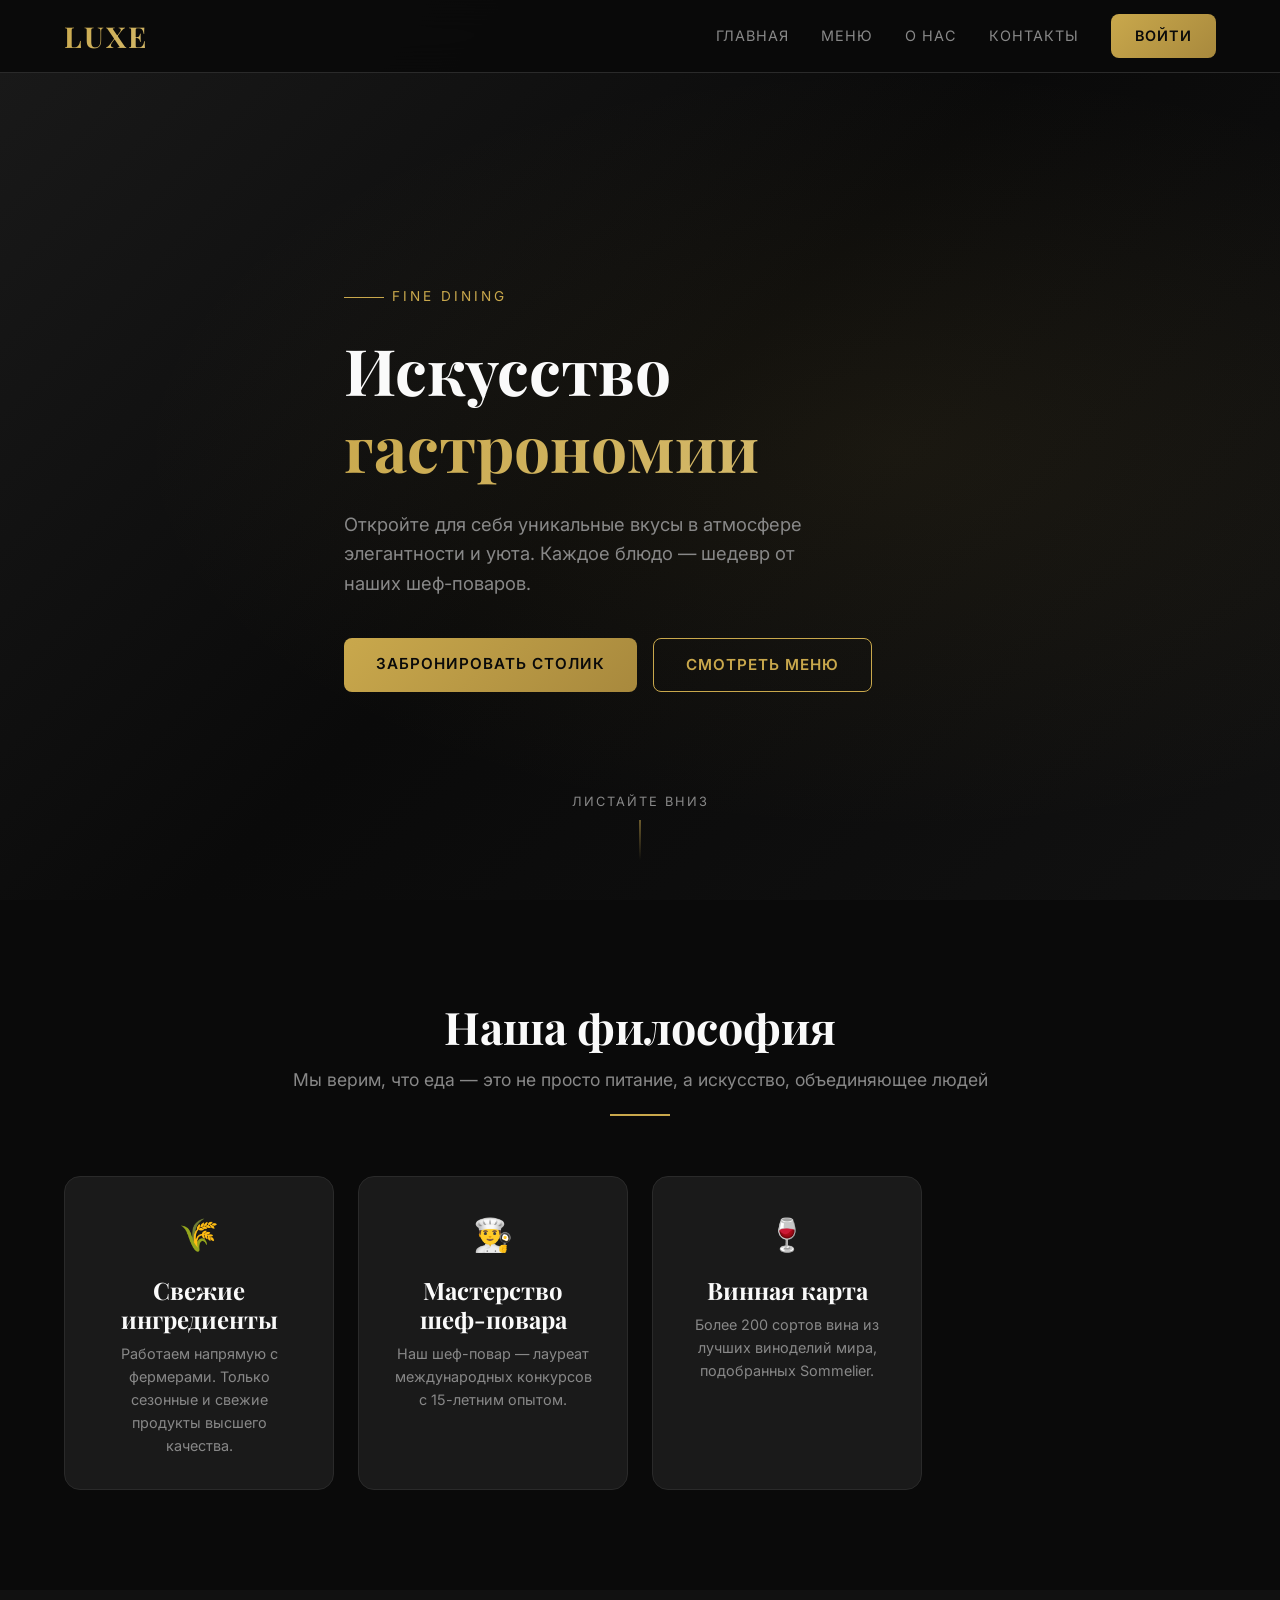
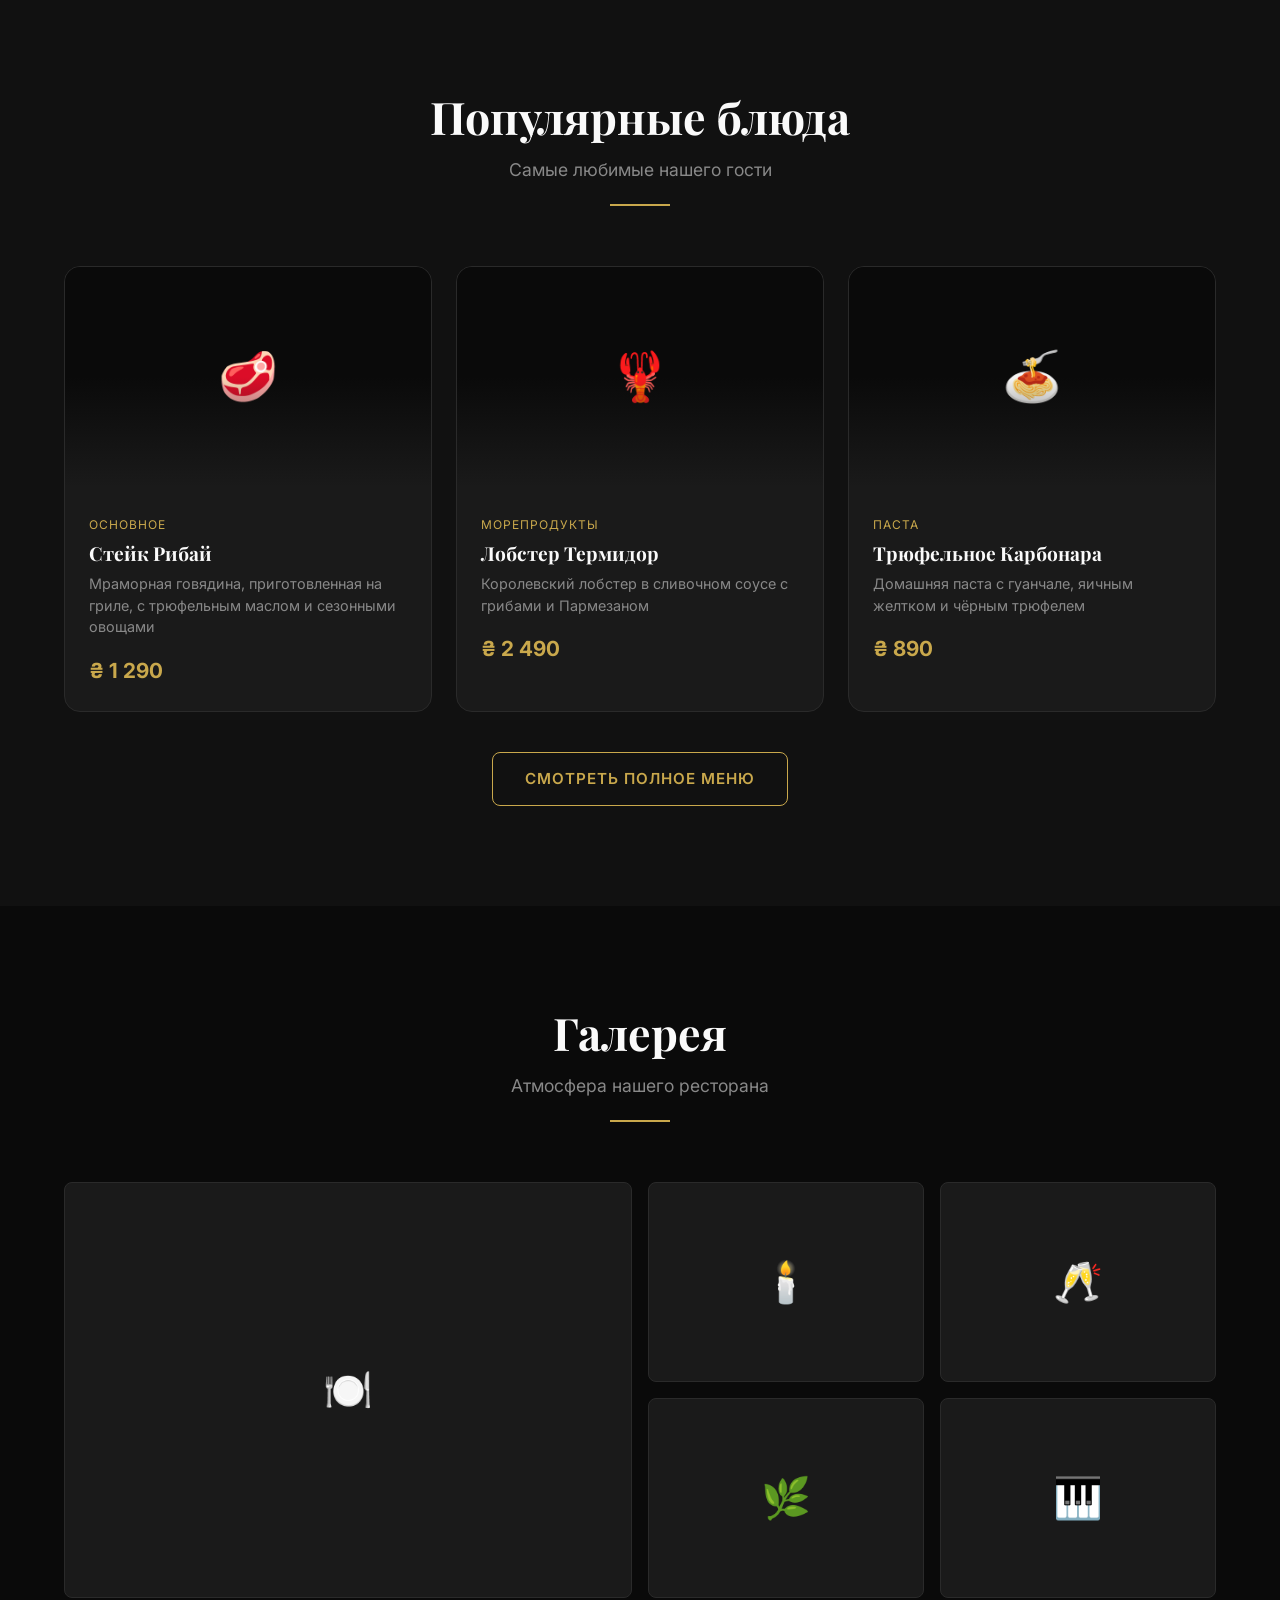
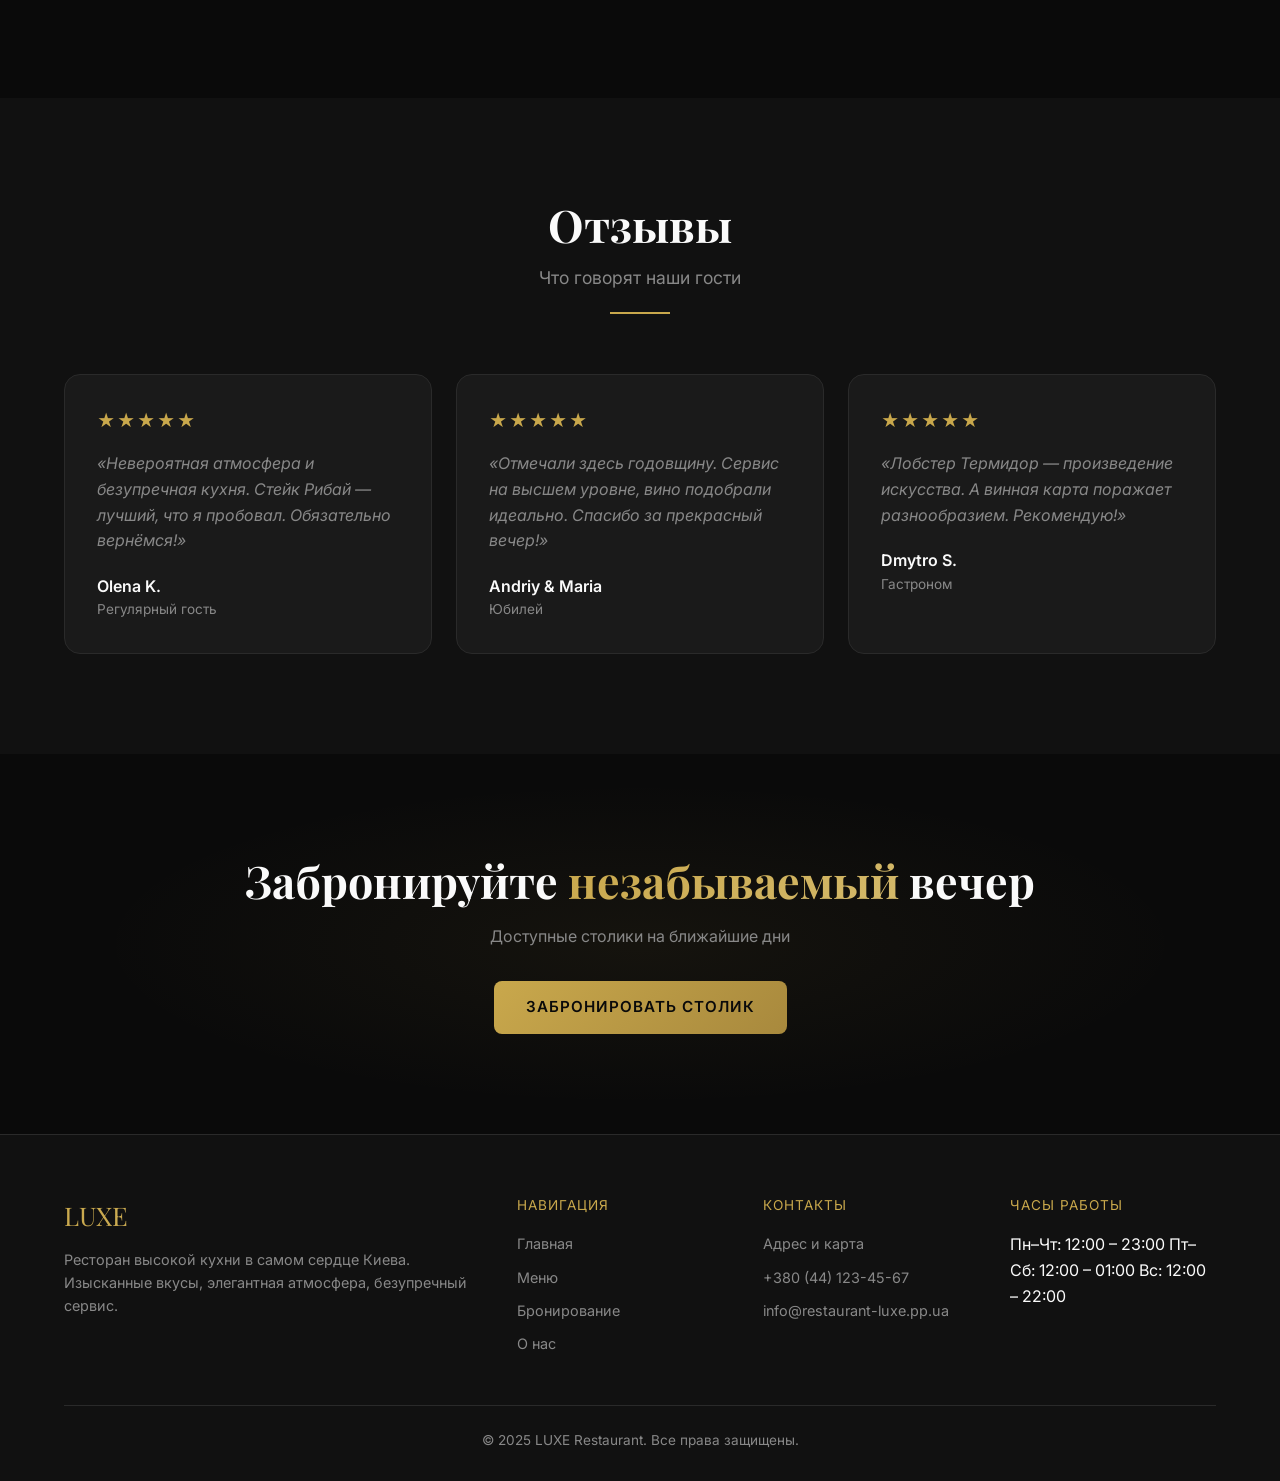
==== index.html @ 911edac8 "Initial deploy: LUXE Restaurant static site" ====
<!DOCTYPE html>
<html lang="ru">
<head>
  <meta charset="UTF-8">
  <meta name="viewport" content="width=device-width, initial-scale=1.0">
  <title>LUXE Restaurant — Fine Dining Experience</title>
  <link rel="preconnect" href="https://fonts.googleapis.com">
  <link href="https://fonts.googleapis.com/css2?family=Playfair+Display:wght@400;700&family=Inter:wght@400;500;600&display=swap" rel="stylesheet">
  <link rel="stylesheet" href="css/style.css">
</head>
<body>

<header class="header">
  <div class="header__inner">
    <a href="index.html" class="header__logo gold-gradient">LUXE</a>
    <nav class="header__nav">
      <a href="index.html">Главная</a>
      <a href="menu.html">Меню</a>
      <a href="about.html">О нас</a>
      <a href="contacts.html">Контакты</a>
      <a href="auth.html" class="header__cta">Войти</a>
    </nav>
    <button class="burger" id="burger" aria-label="Меню">
      <span></span><span></span><span></span>
    </button>
  </div>
</header>

<nav class="mobile-nav" id="mobileNav">
  <a href="index.html">Главная</a>
  <a href="menu.html">Меню</a>
  <a href="about.html">О нас</a>
  <a href="contacts.html">Контакты</a>
  <a href="booking.html">Бронирование</a>
  <a href="auth.html">Войти</a>
</nav>

<section class="hero">
  <div class="hero__bg"></div>
  <div class="container hero__content">
    <span class="hero__label">Fine Dining</span>
    <h1 class="hero__title">Искусство <span class="gold-gradient">гастрономии</span></h1>
    <p class="hero__subtitle">Откройте для себя уникальные вкусы в атмосфере элегантности и уюта. Каждое блюдо — шедевр от наших шеф-поваров.</p>
    <div class="hero__buttons">
      <a href="booking.html" class="btn btn--primary">Забронировать столик</a>
      <a href="menu.html" class="btn btn--outline">Смотреть меню</a>
    </div>
  </div>
  <div class="hero__scroll">Листайте вниз</div>
</section>

<section class="section">
  <div class="container">
    <div class="section-header animate-on-scroll">
      <h2>Наша философия</h2>
      <p>Мы верим, что еда — это не просто питание, а искусство, объединяющее людей</p>
      <div class="divider"></div>
    </div>
    <div class="values-grid">
      <div class="value-card animate-on-scroll">
        <div class="value-card__icon">🌾</div>
        <h3>Свежие ингредиенты</h3>
        <p>Работаем напрямую с фермерами. Только сезонные и свежие продукты высшего качества.</p>
      </div>
      <div class="value-card animate-on-scroll">
        <div class="value-card__icon">👨‍🍳</div>
        <h3>Мастерство шеф-повара</h3>
        <p>Наш шеф-повар — лауреат международных конкурсов с 15-летним опытом.</p>
      </div>
      <div class="value-card animate-on-scroll">
        <div class="value-card__icon">🍷</div>
        <h3>Винная карта</h3>
        <p>Более 200 сортов вина из лучших виноделий мира, подобранных Sommelier.</p>
      </div>
    </div>
  </div>
</section>

<section class="section section--alt">
  <div class="container">
    <div class="section-header animate-on-scroll">
      <h2>Популярные блюда</h2>
      <p>Самые любимые нашего гости</p>
      <div class="divider"></div>
    </div>
    <div class="dishes-grid">
      <div class="card animate-on-scroll">
        <div class="card__image">🥩</div>
        <div class="card__body">
          <span class="card__tag">Основное</span>
          <h3 class="card__title">Стейк Рибай</h3>
          <p class="card__desc">Мраморная говядина, приготовленная на гриле, с трюфельным маслом и сезонными овощами</p>
          <span class="card__price">₴ 1 290</span>
        </div>
      </div>
      <div class="card animate-on-scroll">
        <div class="card__image">🦞</div>
        <div class="card__body">
          <span class="card__tag">Морепродукты</span>
          <h3 class="card__title">Лобстер Термидор</h3>
          <p class="card__desc">Королевский лобстер в сливочном соусе с грибами и Пармезаном</p>
          <span class="card__price">₴ 2 490</span>
        </div>
      </div>
      <div class="card animate-on-scroll">
        <div class="card__image">🍝</div>
        <div class="card__body">
          <span class="card__tag">Паста</span>
          <h3 class="card__title">Трюфельное Карбонара</h3>
          <p class="card__desc">Домашняя паста с гуанчале, яичным желтком и чёрным трюфелем</p>
          <span class="card__price">₴ 890</span>
        </div>
      </div>
    </div>
    <div style="text-align:center; margin-top:40px;">
      <a href="menu.html" class="btn btn--outline">Смотреть полное меню</a>
    </div>
  </div>
</section>

<section class="section">
  <div class="container">
    <div class="section-header animate-on-scroll">
      <h2>Галерея</h2>
      <p>Атмосфера нашего ресторана</p>
      <div class="divider"></div>
    </div>
    <div class="gallery animate-on-scroll">
      <div class="gallery__item">🍽️</div>
      <div class="gallery__item">🕯️</div>
      <div class="gallery__item">🥂</div>
      <div class="gallery__item">🌿</div>
      <div class="gallery__item">🎹</div>
    </div>
  </div>
</section>

<section class="section section--alt">
  <div class="container">
    <div class="section-header animate-on-scroll">
      <h2>Отзывы</h2>
      <p>Что говорят наши гости</p>
      <div class="divider"></div>
    </div>
    <div class="reviews">
      <div class="review-card animate-on-scroll">
        <div class="review-card__stars">★★★★★</div>
        <p class="review-card__text">«Невероятная атмосфера и безупречная кухня. Стейк Рибай — лучший, что я пробовал. Обязательно вернёмся!»</p>
        <div class="review-card__author">Оlena K.</div>
        <div class="review-card__role">Регулярный гость</div>
      </div>
      <div class="review-card animate-on-scroll">
        <div class="review-card__stars">★★★★★</div>
        <p class="review-card__text">«Отмечали здесь годовщину. Сервис на высшем уровне, вино подобрали идеально. Спасибо за прекрасный вечер!»</p>
        <div class="review-card__author">Andriy & Maria</div>
        <div class="review-card__role">Юбилей</div>
      </div>
      <div class="review-card animate-on-scroll">
        <div class="review-card__stars">★★★★★</div>
        <p class="review-card__text">«Лобстер Термидор — произведение искусства. А винная карта поражает разнообразием. Рекомендую!»</p>
        <div class="review-card__author">Dmytro S.</div>
        <div class="review-card__role">Гастроном</div>
      </div>
    </div>
  </div>
</section>

<section class="cta">
  <div class="container">
    <h2 class="animate-on-scroll">Забронируйте <span class="gold-gradient">незабываемый</span> вечер</h2>
    <p class="animate-on-scroll">Доступные столики на ближайшие дни</p>
    <a href="booking.html" class="btn btn--primary animate-on-scroll">Забронировать столик</a>
  </div>
</section>

<footer class="footer">
  <div class="container">
    <div class="footer__grid">
      <div>
        <div class="footer__logo gold-gradient">LUXE</div>
        <p class="footer__desc">Ресторан высокой кухни в самом сердце Киева. Изысканные вкусы, элегантная атмосфера, безупречный сервис.</p>
      </div>
      <div>
        <div class="footer__heading">Навигация</div>
        <div class="footer__links">
          <a href="index.html">Главная</a>
          <a href="menu.html">Меню</a>
          <a href="booking.html">Бронирование</a>
          <a href="about.html">О нас</a>
        </div>
      </div>
      <div>
        <div class="footer__heading">Контакты</div>
        <div class="footer__links">
          <a href="contacts.html">Адрес и карта</a>
          <a href="tel:+380441234567">+380 (44) 123-45-67</a>
          <a href="mailto:info@restaurant-luxe.pp.ua">info@restaurant-luxe.pp.ua</a>
        </div>
      </div>
      <div>
        <div class="footer__heading">Часы работы</div>
        <div class="footer__links">
          <span>Пн–Чт: 12:00 – 23:00</span>
          <span>Пт–Сб: 12:00 – 01:00</span>
          <span>Вс: 12:00 – 22:00</span>
        </div>
      </div>
    </div>
    <div class="footer__bottom">
      © 2025 LUXE Restaurant. Все права защищены.
    </div>
  </div>
</footer>

<script src="js/script.js"></script>
</body>
</html>
---- css/style.css ----
/* ============================================
   LUXE Restaurant — Premium Dark Theme
   ============================================ */

/* ---- CSS Variables ---- */
:root {
  --color-bg: #0a0a0a;
  --color-bg-light: #111111;
  --color-bg-card: #1a1a1a;
  --color-gold: #c9a84c;
  --color-gold-light: #d4b96a;
  --color-gold-dark: #a8893d;
  --color-text: #fafafa;
  --color-text-muted: #888888;
  --color-border: #2a2a2a;
  --color-success: #4caf50;
  --font-heading: 'Playfair Display', serif;
  --font-body: 'Inter', sans-serif;
  --radius: 8px;
  --radius-lg: 16px;
  --transition: 0.3s ease;
}

/* ---- Reset & Base ---- */
*, *::before, *::after { box-sizing: border-box; margin: 0; padding: 0; }

html { scroll-behavior: smooth; font-size: 16px; }

body {
  font-family: var(--font-body);
  background: var(--color-bg);
  color: var(--color-text);
  line-height: 1.6;
  -webkit-font-smoothing: antialiased;
}

a { color: inherit; text-decoration: none; }
img { max-width: 100%; display: block; }
ul { list-style: none; }

/* ---- Typography ---- */
h1, h2, h3, h4 { font-family: var(--font-heading); font-weight: 700; line-height: 1.2; }
h1 { font-size: clamp(2.5rem, 5vw, 4rem); }
h2 { font-size: clamp(1.8rem, 3.5vw, 2.8rem); }
h3 { font-size: clamp(1.2rem, 2vw, 1.5rem); }

.gold-gradient {
  background: linear-gradient(135deg, var(--color-gold), var(--color-gold-light));
  -webkit-background-clip: text;
  -webkit-text-fill-color: transparent;
  background-clip: text;
}

/* ---- Layout ---- */
.container {
  max-width: 1200px;
  margin: 0 auto;
  padding: 0 24px;
}

.section {
  padding: 100px 0;
}

.section--alt {
  background: var(--color-bg-light);
}

.section-header {
  text-align: center;
  margin-bottom: 60px;
}

.section-header p {
  color: var(--color-text-muted);
  margin-top: 12px;
  font-size: 1.1rem;
}

.divider {
  width: 60px;
  height: 2px;
  background: var(--color-gold);
  margin: 20px auto 0;
}

/* ---- Header ---- */
.header {
  position: fixed;
  top: 0;
  left: 0;
  right: 0;
  z-index: 1000;
  background: rgba(10, 10, 10, 0.95);
  backdrop-filter: blur(20px);
  border-bottom: 1px solid var(--color-border);
  transition: var(--transition);
}

.header__inner {
  display: flex;
  align-items: center;
  justify-content: space-between;
  height: 72px;
  max-width: 1200px;
  margin: 0 auto;
  padding: 0 24px;
}

.header__logo {
  font-family: var(--font-heading);
  font-size: 1.8rem;
  font-weight: 700;
  letter-spacing: 2px;
}

.header__nav {
  display: flex;
  gap: 32px;
  align-items: center;
}

.header__nav a {
  color: var(--color-text-muted);
  font-size: 0.9rem;
  text-transform: uppercase;
  letter-spacing: 1px;
  transition: var(--transition);
}

.header__nav a:hover { color: var(--color-gold); }

.header__cta {
  background: linear-gradient(135deg, var(--color-gold), var(--color-gold-dark));
  color: var(--color-bg) !important;
  padding: 10px 24px;
  border-radius: var(--radius);
  font-weight: 600;
  transition: var(--transition);
}

.header__cta:hover { transform: translateY(-2px); box-shadow: 0 4px 20px rgba(201, 168, 76, 0.3); }

.burger {
  display: none;
  flex-direction: column;
  gap: 5px;
  background: none;
  border: none;
  cursor: pointer;
  padding: 4px;
}

.burger span {
  display: block;
  width: 24px;
  height: 2px;
  background: var(--color-text);
  transition: var(--transition);
}

.burger.active span:nth-child(1) { transform: rotate(45deg) translate(5px, 5px); }
.burger.active span:nth-child(2) { opacity: 0; }
.burger.active span:nth-child(3) { transform: rotate(-45deg) translate(5px, -5px); }

/* ---- Mobile Nav ---- */
.mobile-nav {
  display: none;
  position: fixed;
  top: 72px;
  left: 0;
  right: 0;
  bottom: 0;
  background: rgba(10, 10, 10, 0.98);
  z-index: 999;
  flex-direction: column;
  align-items: center;
  justify-content: center;
  gap: 32px;
}

.mobile-nav--open { display: flex; }

.mobile-nav a {
  font-size: 1.2rem;
  text-transform: uppercase;
  letter-spacing: 2px;
  color: var(--color-text-muted);
  transition: var(--transition);
}

.mobile-nav a:hover { color: var(--color-gold); }

/* ---- Buttons ---- */
.btn {
  display: inline-block;
  padding: 14px 32px;
  border-radius: var(--radius);
  font-weight: 600;
  font-size: 0.95rem;
  text-transform: uppercase;
  letter-spacing: 1px;
  cursor: pointer;
  border: none;
  transition: var(--transition);
}

.btn--primary {
  background: linear-gradient(135deg, var(--color-gold), var(--color-gold-dark));
  color: var(--color-bg);
}

.btn--primary:hover {
  transform: translateY(-2px);
  box-shadow: 0 8px 30px rgba(201, 168, 76, 0.3);
}

.btn--outline {
  background: transparent;
  color: var(--color-gold);
  border: 1px solid var(--color-gold);
}

.btn--outline:hover {
  background: var(--color-gold);
  color: var(--color-bg);
}

/* ---- Hero ---- */
.hero {
  min-height: 100vh;
  display: flex;
  align-items: center;
  position: relative;
  overflow: hidden;
  padding-top: 72px;
}

.hero__bg {
  position: absolute;
  inset: 0;
  background: linear-gradient(135deg, #1a1a1a 0%, #0a0a0a 50%, #111 100%);
}

.hero__bg::after {
  content: '';
  position: absolute;
  inset: 0;
  background: radial-gradient(ellipse at 70% 50%, rgba(201, 168, 76, 0.08) 0%, transparent 60%);
}

.hero__content {
  position: relative;
  z-index: 1;
  max-width: 640px;
}

.hero__label {
  display: inline-flex;
  align-items: center;
  gap: 8px;
  color: var(--color-gold);
  font-size: 0.85rem;
  text-transform: uppercase;
  letter-spacing: 3px;
  margin-bottom: 24px;
}

.hero__label::before {
  content: '';
  width: 40px;
  height: 1px;
  background: var(--color-gold);
}

.hero__title {
  margin-bottom: 24px;
}

.hero__subtitle {
  color: var(--color-text-muted);
  font-size: 1.15rem;
  margin-bottom: 40px;
  max-width: 480px;
}

.hero__buttons {
  display: flex;
  gap: 16px;
  flex-wrap: wrap;
}

.hero__scroll {
  position: absolute;
  bottom: 40px;
  left: 50%;
  transform: translateX(-50%);
  color: var(--color-text-muted);
  font-size: 0.8rem;
  text-transform: uppercase;
  letter-spacing: 2px;
  display: flex;
  flex-direction: column;
  align-items: center;
  gap: 8px;
}

.hero__scroll::after {
  content: '';
  width: 1px;
  height: 40px;
  background: linear-gradient(to bottom, var(--color-gold), transparent);
  animation: scrollPulse 2s ease-in-out infinite;
}

@keyframes scrollPulse {
  0%, 100% { opacity: 0.3; }
  50% { opacity: 1; }
}

/* ---- Cards ---- */
.card {
  background: var(--color-bg-card);
  border-radius: var(--radius-lg);
  overflow: hidden;
  border: 1px solid var(--color-border);
  transition: var(--transition);
}

.card:hover {
  transform: translateY(-4px);
  border-color: var(--color-gold);
  box-shadow: 0 12px 40px rgba(0, 0, 0, 0.4);
}

.card__image {
  height: 220px;
  background: var(--color-bg);
  display: flex;
  align-items: center;
  justify-content: center;
  font-size: 3rem;
  position: relative;
  overflow: hidden;
}

.card__image::after {
  content: '';
  position: absolute;
  inset: 0;
  background: linear-gradient(to top, var(--color-bg-card), transparent 50%);
}

.card__body {
  padding: 24px;
}

.card__tag {
  display: inline-block;
  font-size: 0.75rem;
  text-transform: uppercase;
  letter-spacing: 1px;
  color: var(--color-gold);
  margin-bottom: 8px;
}

.card__title {
  font-family: var(--font-heading);
  font-size: 1.2rem;
  margin-bottom: 8px;
}

.card__desc {
  color: var(--color-text-muted);
  font-size: 0.9rem;
  line-height: 1.5;
  margin-bottom: 16px;
}

.card__price {
  font-size: 1.3rem;
  font-weight: 700;
  color: var(--color-gold);
}

/* ---- Grid ---- */
.dishes-grid, .menu-grid {
  display: grid;
  grid-template-columns: repeat(auto-fill, minmax(320px, 1fr));
  gap: 24px;
}

.values-grid {
  display: grid;
  grid-template-columns: repeat(auto-fill, minmax(250px, 1fr));
  gap: 24px;
}

.team-grid {
  display: grid;
  grid-template-columns: repeat(auto-fill, minmax(200px, 1fr));
  gap: 32px;
}

/* ---- Filters ---- */
.filters {
  display: flex;
  gap: 12px;
  flex-wrap: wrap;
  justify-content: center;
  margin-bottom: 48px;
}

.filter-btn {
  padding: 10px 24px;
  border-radius: 50px;
  border: 1px solid var(--color-border);
  background: transparent;
  color: var(--color-text-muted);
  font-size: 0.9rem;
  cursor: pointer;
  transition: var(--transition);
}

.filter-btn:hover { border-color: var(--color-gold); color: var(--color-gold); }

.filter-btn--active {
  background: var(--color-gold);
  color: var(--color-bg);
  border-color: var(--color-gold);
}

/* ---- Gallery ---- */
.gallery {
  display: grid;
  grid-template-columns: repeat(4, 1fr);
  grid-template-rows: repeat(2, 200px);
  gap: 16px;
}

.gallery__item {
  background: var(--color-bg-card);
  border-radius: var(--radius);
  display: flex;
  align-items: center;
  justify-content: center;
  font-size: 2.5rem;
  border: 1px solid var(--color-border);
  transition: var(--transition);
  cursor: pointer;
  position: relative;
  overflow: hidden;
}

.gallery__item:hover { border-color: var(--color-gold); }

.gallery__item:first-child {
  grid-column: span 2;
  grid-row: span 2;
}

.gallery__item::after {
  content: '';
  position: absolute;
  inset: 0;
  background: rgba(201, 168, 76, 0);
  transition: var(--transition);
}

.gallery__item:hover::after {
  background: rgba(201, 168, 76, 0.1);
}

/* ---- Reviews ---- */
.reviews {
  display: grid;
  grid-template-columns: repeat(auto-fill, minmax(350px, 1fr));
  gap: 24px;
}

.review-card {
  background: var(--color-bg-card);
  border: 1px solid var(--color-border);
  border-radius: var(--radius-lg);
  padding: 32px;
}

.review-card__stars {
  color: var(--color-gold);
  font-size: 1.1rem;
  margin-bottom: 16px;
  letter-spacing: 2px;
}

.review-card__text {
  color: var(--color-text-muted);
  font-style: italic;
  margin-bottom: 20px;
  line-height: 1.6;
}

.review-card__author {
  font-weight: 600;
}

.review-card__role {
  color: var(--color-text-muted);
  font-size: 0.85rem;
}

/* ---- CTA ---- */
.cta {
  text-align: center;
  padding: 100px 0;
  position: relative;
}

.cta::before {
  content: '';
  position: absolute;
  inset: 0;
  background: radial-gradient(ellipse at center, rgba(201, 168, 76, 0.06) 0%, transparent 60%);
}

.cta h2 { margin-bottom: 16px; position: relative; }
.cta p { color: var(--color-text-muted); margin-bottom: 32px; position: relative; }

/* ---- Footer ---- */
.footer {
  background: var(--color-bg-light);
  border-top: 1px solid var(--color-border);
  padding: 60px 0 30px;
}

.footer__grid {
  display: grid;
  grid-template-columns: 2fr 1fr 1fr 1fr;
  gap: 40px;
  margin-bottom: 40px;
}

.footer__logo {
  font-family: var(--font-heading);
  font-size: 1.6rem;
  margin-bottom: 12px;
}

.footer__desc {
  color: var(--color-text-muted);
  font-size: 0.9rem;
  line-height: 1.6;
}

.footer__heading {
  font-size: 0.85rem;
  text-transform: uppercase;
  letter-spacing: 1px;
  margin-bottom: 16px;
  color: var(--color-gold);
}

.footer__links a {
  display: block;
  color: var(--color-text-muted);
  font-size: 0.9rem;
  margin-bottom: 10px;
  transition: var(--transition);
}

.footer__links a:hover { color: var(--color-gold); }

.footer__bottom {
  border-top: 1px solid var(--color-border);
  padding-top: 24px;
  text-align: center;
  color: var(--color-text-muted);
  font-size: 0.85rem;
}

/* ---- Booking Form ---- */
.booking-form {
  max-width: 700px;
  margin: 0 auto;
  background: var(--color-bg-card);
  border: 1px solid var(--color-border);
  border-radius: var(--radius-lg);
  padding: 48px;
}

.form-group {
  margin-bottom: 24px;
}

.form-group label {
  display: block;
  font-size: 0.85rem;
  text-transform: uppercase;
  letter-spacing: 1px;
  color: var(--color-gold);
  margin-bottom: 8px;
}

.form-group input,
.form-group textarea {
  width: 100%;
  padding: 14px 16px;
  background: var(--color-bg);
  border: 1px solid var(--color-border);
  border-radius: var(--radius);
  color: var(--color-text);
  font-family: var(--font-body);
  font-size: 1rem;
  transition: var(--transition);
}

.form-group input:focus,
.form-group textarea:focus {
  outline: none;
  border-color: var(--color-gold);
  box-shadow: 0 0 0 3px rgba(201, 168, 76, 0.1);
}

.form-group textarea { resize: vertical; min-height: 100px; }

.form-row {
  display: grid;
  grid-template-columns: 1fr 1fr;
  gap: 24px;
}

/* ---- Time Slots ---- */
.time-slots {
  display: flex;
  flex-wrap: wrap;
  gap: 10px;
}

.time-slot {
  padding: 10px 18px;
  border: 1px solid var(--color-border);
  border-radius: var(--radius);
  background: transparent;
  color: var(--color-text);
  cursor: pointer;
  font-size: 0.9rem;
  transition: var(--transition);
}

.time-slot:hover:not(.time-slot--disabled) {
  border-color: var(--color-gold);
  color: var(--color-gold);
}

.time-slot--active {
  background: var(--color-gold);
  color: var(--color-bg);
  border-color: var(--color-gold);
}

.time-slot--disabled {
  opacity: 0.3;
  cursor: not-allowed;
  text-decoration: line-through;
}

/* ---- Guest Counter ---- */
.guest-counter {
  display: flex;
  align-items: center;
  gap: 16px;
}

.guest-counter button {
  width: 40px;
  height: 40px;
  border-radius: 50%;
  border: 1px solid var(--color-border);
  background: transparent;
  color: var(--color-text);
  font-size: 1.2rem;
  cursor: pointer;
  transition: var(--transition);
}

.guest-counter button:hover {
  border-color: var(--color-gold);
  color: var(--color-gold);
}

.guest-counter span {
  font-size: 1.2rem;
  font-weight: 600;
  min-width: 30px;
  text-align: center;
}

/* ---- Hall Cards ---- */
.halls {
  display: grid;
  grid-template-columns: repeat(3, 1fr);
  gap: 16px;
}

.hall-card {
  padding: 20px;
  border: 1px solid var(--color-border);
  border-radius: var(--radius);
  text-align: center;
  cursor: pointer;
  transition: var(--transition);
  background: transparent;
  color: var(--color-text);
}

.hall-card:hover {
  border-color: var(--color-gold);
}

.hall-card--active {
  border-color: var(--color-gold);
  background: rgba(201, 168, 76, 0.1);
}

.hall-card__icon {
  font-size: 1.8rem;
  margin-bottom: 8px;
}

.hall-card__name {
  font-weight: 600;
  margin-bottom: 4px;
}

.hall-card__desc {
  font-size: 0.8rem;
  color: var(--color-text-muted);
}

/* ---- Dashboard ---- */
.dashboard-header {
  display: flex;
  align-items: center;
  gap: 24px;
  margin-bottom: 48px;
  padding-bottom: 32px;
  border-bottom: 1px solid var(--color-border);
}

.dashboard-avatar {
  width: 80px;
  height: 80px;
  border-radius: 50%;
  background: linear-gradient(135deg, var(--color-gold), var(--color-gold-dark));
  display: flex;
  align-items: center;
  justify-content: center;
  font-size: 2rem;
  font-weight: 700;
  color: var(--color-bg);
}

.dashboard-name {
  font-family: var(--font-heading);
  font-size: 1.8rem;
  margin-bottom: 4px;
}

.dashboard-email {
  color: var(--color-text-muted);
  font-size: 0.9rem;
}

.bookings-empty {
  text-align: center;
  padding: 80px 0;
  color: var(--color-text-muted);
}

.bookings-empty__icon {
  font-size: 3rem;
  margin-bottom: 16px;
  opacity: 0.4;
}

.booking-card {
  background: var(--color-bg-card);
  border: 1px solid var(--color-border);
  border-radius: var(--radius-lg);
  padding: 24px;
  margin-bottom: 16px;
  display: flex;
  justify-content: space-between;
  align-items: center;
}

.booking-card__info h3 {
  margin-bottom: 8px;
}

.booking-card__meta {
  color: var(--color-text-muted);
  font-size: 0.9rem;
}

.booking-card__status {
  padding: 6px 16px;
  border-radius: 50px;
  font-size: 0.8rem;
  font-weight: 600;
  text-transform: uppercase;
  letter-spacing: 1px;
}

.booking-card__status--confirmed {
  background: rgba(76, 175, 80, 0.15);
  color: var(--color-success);
  border: 1px solid rgba(76, 175, 80, 0.3);
}

.booking-card__status--pending {
  background: rgba(201, 168, 76, 0.15);
  color: var(--color-gold);
  border: 1px solid rgba(201, 168, 76, 0.3);
}

/* ---- About ---- */
.about-intro {
  display: grid;
  grid-template-columns: 1fr 1fr;
  gap: 60px;
  align-items: center;
  margin-bottom: 80px;
}

.about-intro__text h2 { margin-bottom: 16px; }
.about-intro__text p { color: var(--color-text-muted); line-height: 1.8; }

.about-intro__image {
  height: 400px;
  background: var(--color-bg-card);
  border-radius: var(--radius-lg);
  border: 1px solid var(--color-border);
  display: flex;
  align-items: center;
  justify-content: center;
  font-size: 4rem;
}

.value-card {
  background: var(--color-bg-card);
  border: 1px solid var(--color-border);
  border-radius: var(--radius-lg);
  padding: 32px;
  text-align: center;
}

.value-card__icon {
  font-size: 2rem;
  margin-bottom: 16px;
}

.value-card h3 { margin-bottom: 8px; }

.value-card p {
  color: var(--color-text-muted);
  font-size: 0.9rem;
}

.team-member {
  text-align: center;
}

.team-member__avatar {
  width: 140px;
  height: 140px;
  border-radius: 50%;
  background: var(--color-bg-card);
  border: 2px solid var(--color-border);
  margin: 0 auto 16px;
  display: flex;
  align-items: center;
  justify-content: center;
  font-size: 3rem;
}

.team-member h3 { margin-bottom: 4px; }

.team-member__role {
  color: var(--color-gold);
  font-size: 0.85rem;
  text-transform: uppercase;
  letter-spacing: 1px;
}

/* ---- Contacts ---- */
.contacts-grid {
  display: grid;
  grid-template-columns: 1fr 1fr;
  gap: 48px;
}

.contact-info { margin-bottom: 32px; }

.contact-info h3 {
  color: var(--color-gold);
  margin-bottom: 16px;
  font-size: 1.1rem;
}

.contact-item {
  display: flex;
  align-items: flex-start;
  gap: 12px;
  margin-bottom: 16px;
}

.contact-item__icon {
  font-size: 1.2rem;
  color: var(--color-gold);
  margin-top: 2px;
}

.contact-item__text {
  color: var(--color-text-muted);
}

.contact-item__text strong {
  color: var(--color-text);
  display: block;
  margin-bottom: 2px;
}

.map-placeholder {
  height: 300px;
  background: var(--color-bg-card);
  border: 1px solid var(--color-border);
  border-radius: var(--radius-lg);
  display: flex;
  align-items: center;
  justify-content: center;
  color: var(--color-text-muted);
  font-size: 1.1rem;
}

.map-placeholder iframe {
  width: 100%;
  height: 100%;
  border: none;
  border-radius: var(--radius-lg);
}

/* ---- Auth ---- */
.auth-page {
  min-height: 100vh;
  display: flex;
  align-items: center;
  justify-content: center;
  padding: 24px;
}

.auth-card {
  background: var(--color-bg-card);
  border: 1px solid var(--color-border);
  border-radius: var(--radius-lg);
  padding: 48px;
  text-align: center;
  max-width: 420px;
  width: 100%;
}

.auth-card__logo {
  font-family: var(--font-heading);
  font-size: 2rem;
  margin-bottom: 12px;
}

.auth-card__subtitle {
  color: var(--color-text-muted);
  margin-bottom: 32px;
}

.auth-card__buttons {
  display: flex;
  flex-direction: column;
  gap: 12px;
}

.auth-btn {
  display: flex;
  align-items: center;
  justify-content: center;
  gap: 12px;
  width: 100%;
  padding: 14px;
  border: 1px solid var(--color-border);
  border-radius: var(--radius);
  background: transparent;
  color: var(--color-text);
  font-size: 1rem;
  font-family: var(--font-body);
  cursor: pointer;
  transition: var(--transition);
}

.auth-btn:hover {
  border-color: var(--color-gold);
  background: rgba(201, 168, 76, 0.05);
}

.auth-card__footer {
  color: var(--color-text-muted);
  font-size: 0.8rem;
  margin-top: 24px;
  line-height: 1.5;
}

/* ---- Success State ---- */
.success-state {
  text-align: center;
  padding: 48px;
}

.success-state__icon {
  font-size: 4rem;
  margin-bottom: 16px;
}

.success-state h3 {
  margin-bottom: 8px;
}

.success-state p {
  color: var(--color-text-muted);
  margin-bottom: 24px;
}

/* ---- Animations ---- */
.animate-on-scroll {
  opacity: 0;
  transform: translateY(30px);
  transition: opacity 0.6s ease, transform 0.6s ease;
}

.animate-on-scroll--visible {
  opacity: 1;
  transform: translateY(0);
}

@keyframes fadeIn {
  from { opacity: 0; transform: translateY(10px); }
  to { opacity: 1; transform: translateY(0); }
}

@keyframes slideUp {
  from { opacity: 0; transform: translateY(20px); }
  to { opacity: 1; transform: translateY(0); }
}

/* ---- Responsive ---- */
@media (max-width: 1024px) {
  .footer__grid { grid-template-columns: 1fr 1fr; }
  .about-intro { grid-template-columns: 1fr; }
  .gallery { grid-template-columns: repeat(2, 1fr); }
  .gallery__item:first-child { grid-column: span 2; }
}

@media (max-width: 768px) {
  .header__nav { display: none; }
  .burger { display: flex; }

  .hero__content { padding-top: 40px; }

  .footer__grid { grid-template-columns: 1fr; }
  .form-row { grid-template-columns: 1fr; }
  .halls { grid-template-columns: 1fr; }
  .contacts-grid { grid-template-columns: 1fr; }
  .reviews { grid-template-columns: 1fr; }
  .booking-card { flex-direction: column; align-items: flex-start; gap: 12px; }

  .gallery {
    grid-template-columns: 1fr 1fr;
    grid-template-rows: auto;
  }

  .gallery__item:first-child {
    grid-column: span 2;
    grid-row: span 1;
    height: 200px;
  }

  .gallery__item { height: 150px; }
}

@media (max-width: 480px) {
  .section { padding: 60px 0; }
  .booking-form { padding: 24px; }
  .auth-card { padding: 32px 24px; }
  .hero__buttons { flex-direction: column; }
  .hero__buttons .btn { width: 100%; text-align: center; }
}
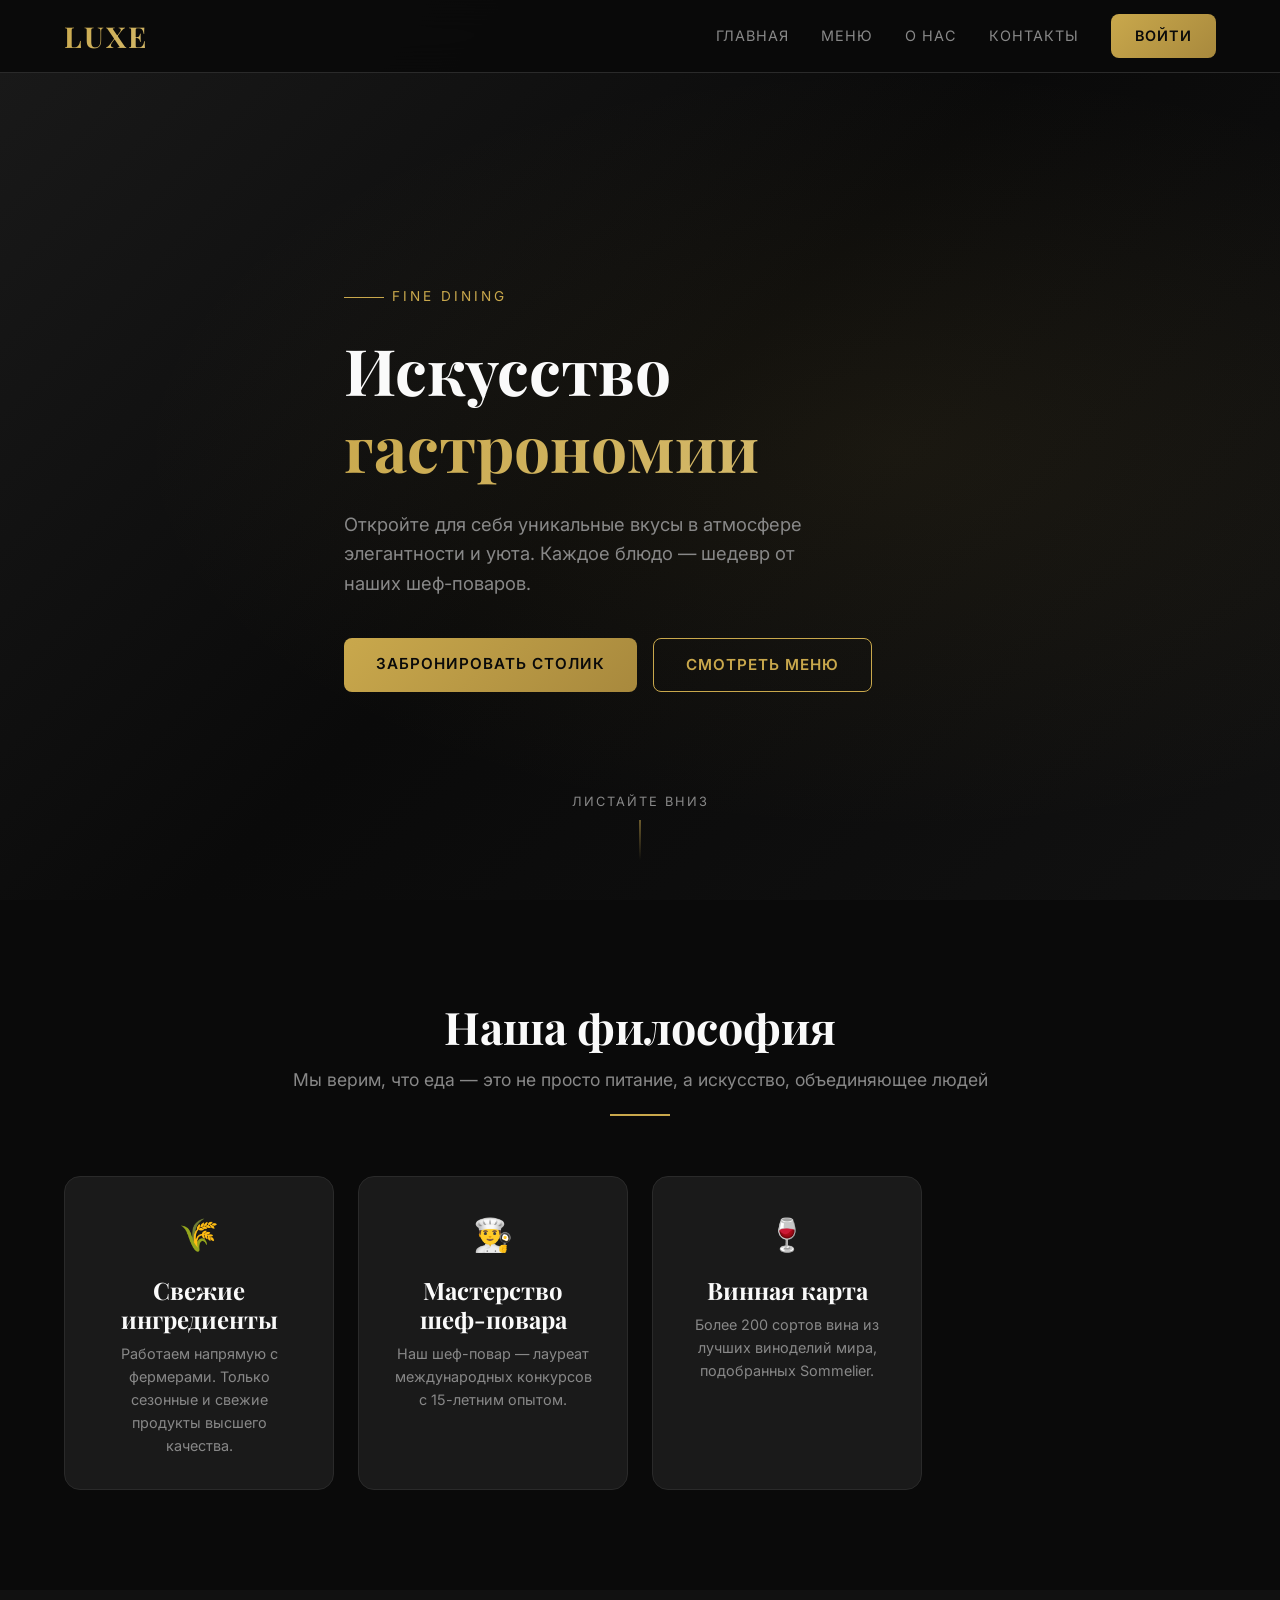
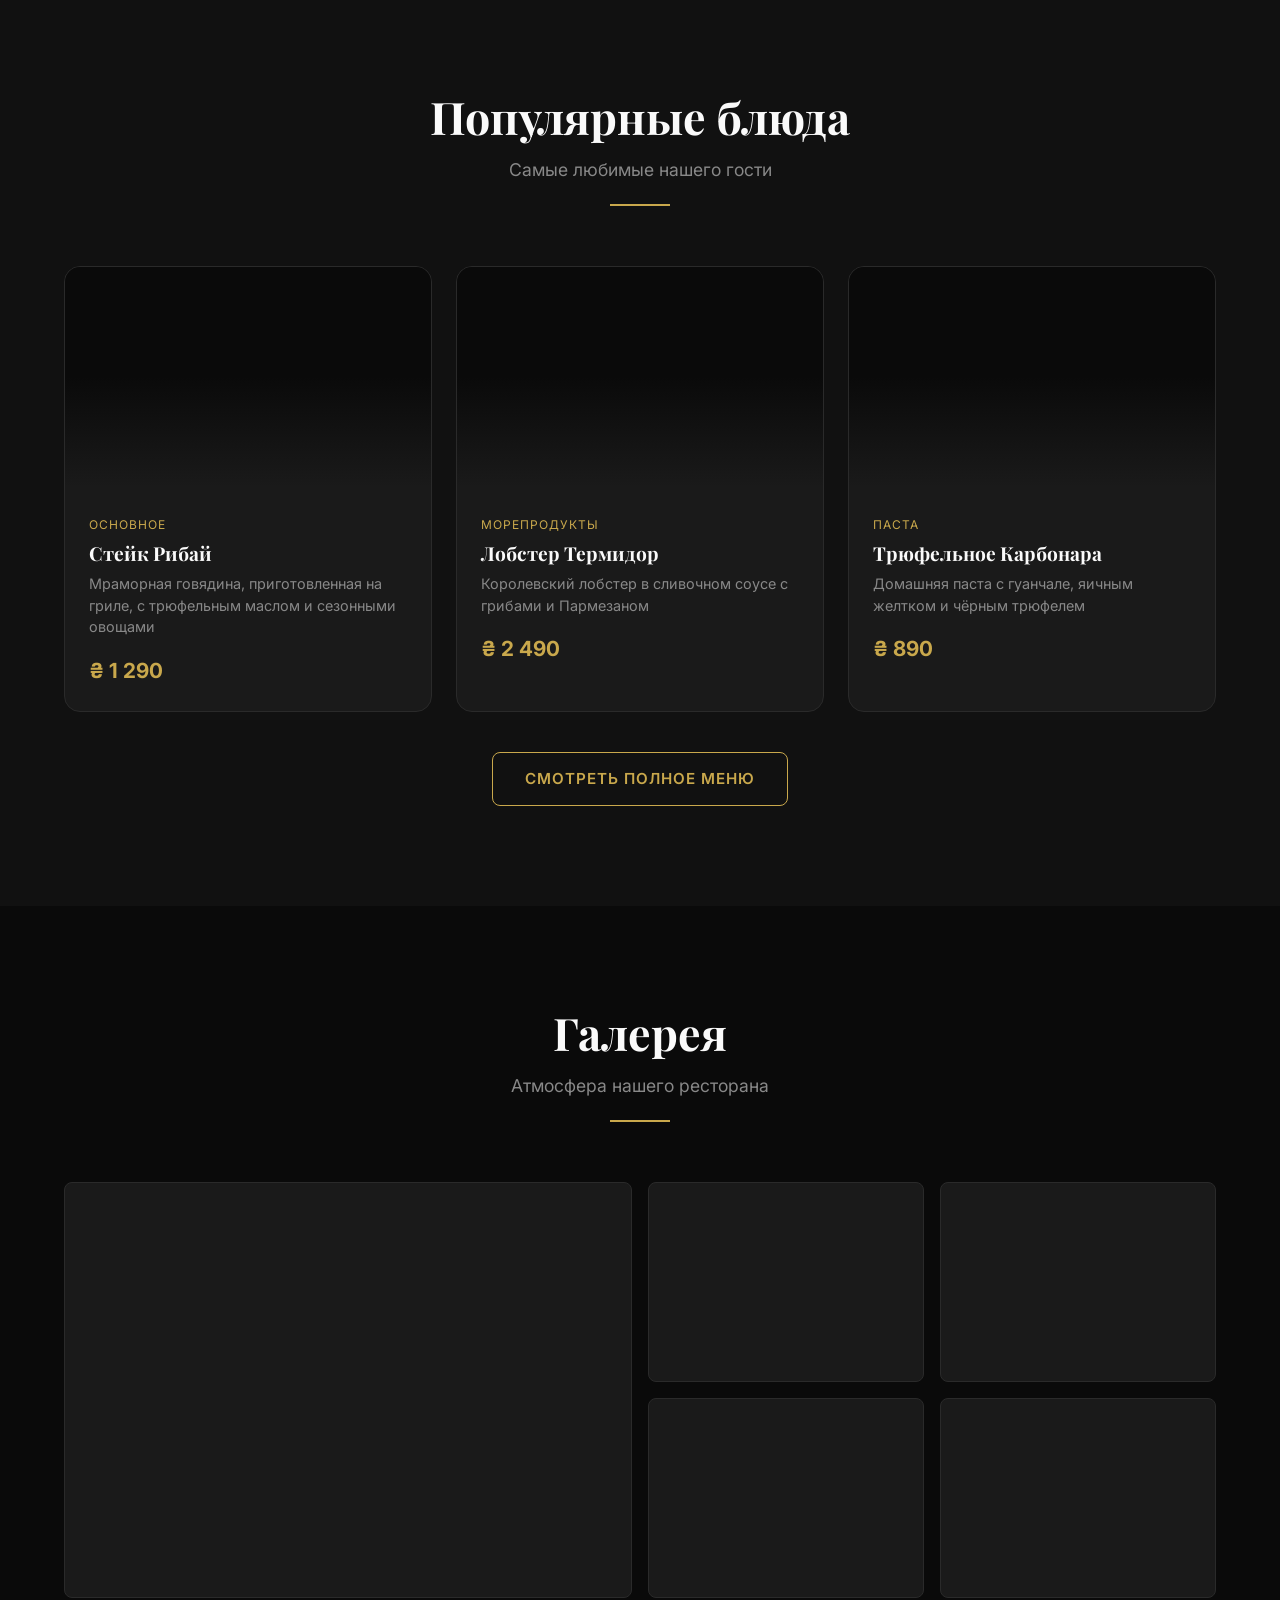
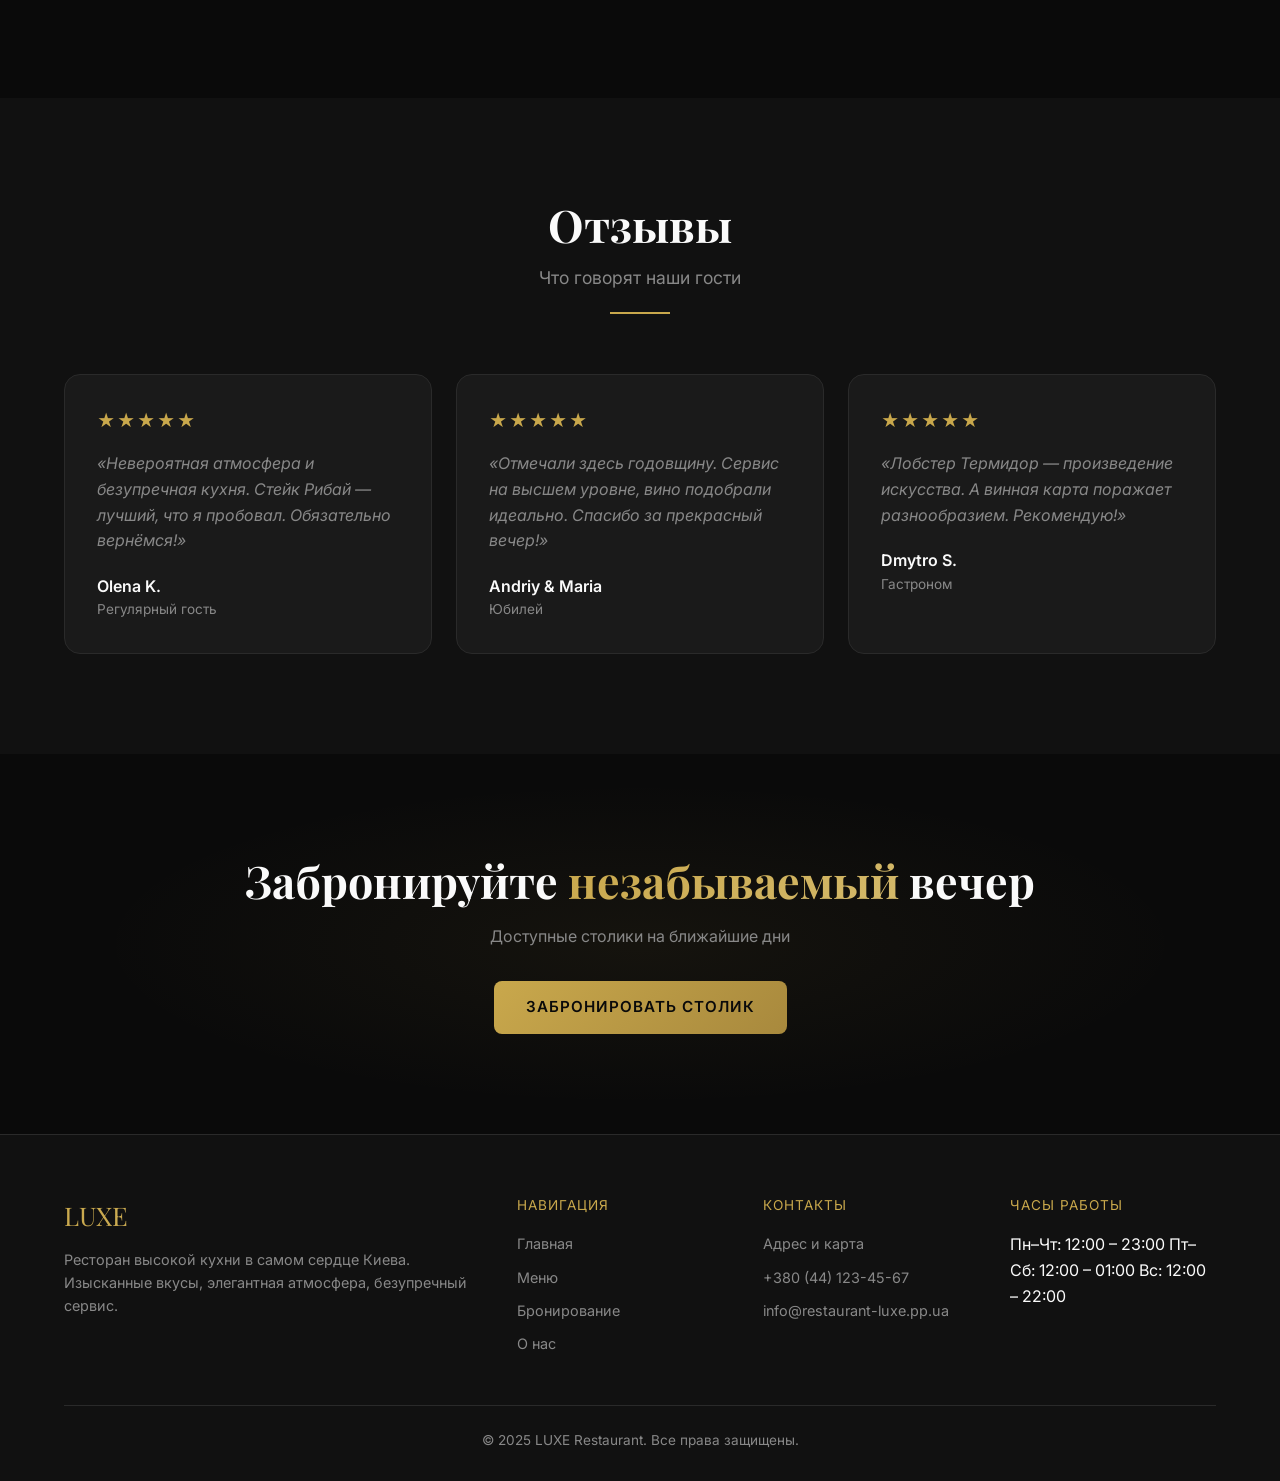
==== commit 9a9c7246: "fix: update full google client id and sync pages" ====
--- a/index.html
+++ b/index.html
@@ -85,7 +85,7 @@
     </div>
     <div class="dishes-grid">
       <div class="card animate-on-scroll">
-        <div class="card__image">🥩</div>
+        <div class="card__image" style="background-image:url('https://images.unsplash.com/photo-1546964124-0cce460f38ef?w=800&q=80&auto=format&fit=crop')"></div>
         <div class="card__body">
           <span class="card__tag">Основное</span>
           <h3 class="card__title">Стейк Рибай</h3>
@@ -94,7 +94,7 @@
         </div>
       </div>
       <div class="card animate-on-scroll">
-        <div class="card__image">🦞</div>
+        <div class="card__image" style="background-image:url('https://images.unsplash.com/photo-1559827260-dc66d52bef19?w=800&q=80&auto=format&fit=crop')"></div>
         <div class="card__body">
           <span class="card__tag">Морепродукты</span>
           <h3 class="card__title">Лобстер Термидор</h3>
@@ -103,7 +103,7 @@
         </div>
       </div>
       <div class="card animate-on-scroll">
-        <div class="card__image">🍝</div>
+        <div class="card__image" style="background-image:url('https://images.unsplash.com/photo-1612874742237-6526221588e3?w=800&q=80&auto=format&fit=crop')"></div>
         <div class="card__body">
           <span class="card__tag">Паста</span>
           <h3 class="card__title">Трюфельное Карбонара</h3>
@@ -126,11 +126,11 @@
       <div class="divider"></div>
     </div>
     <div class="gallery animate-on-scroll">
-      <div class="gallery__item">🍽️</div>
-      <div class="gallery__item">🕯️</div>
-      <div class="gallery__item">🥂</div>
-      <div class="gallery__item">🌿</div>
-      <div class="gallery__item">🎹</div>
+      <div class="gallery__item" style="background-image:url('https://images.unsplash.com/photo-1414235077428-338989a2e8c0?w=800&q=80&auto=format&fit=crop')"></div>
+      <div class="gallery__item" style="background-image:url('https://images.unsplash.com/photo-1556910103-1c02745aae4d?w=800&q=80&auto=format&fit=crop')"></div>
+      <div class="gallery__item" style="background-image:url('https://images.unsplash.com/photo-1510812431401-41d2bd2722f3?w=800&q=80&auto=format&fit=crop')"></div>
+      <div class="gallery__item" style="background-image:url('https://images.unsplash.com/photo-1555396273-367ea4eb4db5?w=800&q=80&auto=format&fit=crop')"></div>
+      <div class="gallery__item" style="background-image:url('https://images.unsplash.com/photo-1517248135467-4c7edcad34c4?w=800&q=80&auto=format&fit=crop')"></div>
     </div>
   </div>
 </section>
--- a/css/style.css
+++ b/css/style.css
@@ -336,12 +336,22 @@
 .card__image {
   height: 220px;
   background: var(--color-bg);
+  background-size: cover;
+  background-position: center;
   display: flex;
   align-items: center;
   justify-content: center;
   font-size: 3rem;
   position: relative;
   overflow: hidden;
+}
+
+.card:hover .card__image {
+  transform: scale(1.03);
+}
+
+.card__image {
+  transition: transform 0.5s ease;
 }
 
 .card__image::after {
@@ -440,6 +450,8 @@
 
 .gallery__item {
   background: var(--color-bg-card);
+  background-size: cover;
+  background-position: center;
   border-radius: var(--radius);
   display: flex;
   align-items: center;
@@ -452,7 +464,10 @@
   overflow: hidden;
 }
 
-.gallery__item:hover { border-color: var(--color-gold); }
+.gallery__item:hover {
+  border-color: var(--color-gold);
+  transform: scale(1.02);
+}
 
 .gallery__item:first-child {
   grid-column: span 2;
@@ -1014,6 +1029,79 @@
   line-height: 1.5;
 }
 
+.auth-error {
+  display: none;
+  background: rgba(244, 67, 54, 0.12);
+  border: 1px solid rgba(244, 67, 54, 0.4);
+  color: #ff8a80;
+  padding: 12px 16px;
+  border-radius: var(--radius);
+  font-size: 0.85rem;
+  margin-bottom: 20px;
+  text-align: center;
+}
+
+/* ---- Admin ---- */
+.admin-table-wrap {
+  background: var(--color-bg-card);
+  border: 1px solid var(--color-border);
+  border-radius: var(--radius-lg);
+  overflow: hidden;
+}
+
+.admin-table {
+  width: 100%;
+  border-collapse: collapse;
+}
+
+.admin-table th,
+.admin-table td {
+  text-align: left;
+  padding: 14px 20px;
+  font-size: 0.9rem;
+  border-bottom: 1px solid var(--color-border);
+}
+
+.admin-table th {
+  color: var(--color-gold);
+  font-size: 0.75rem;
+  text-transform: uppercase;
+  letter-spacing: 1px;
+  background: rgba(201, 168, 76, 0.05);
+}
+
+.admin-table tr:last-child td { border-bottom: none; }
+
+.admin-badge {
+  display: inline-block;
+  padding: 4px 12px;
+  border-radius: 50px;
+  font-size: 0.75rem;
+  font-weight: 600;
+  text-transform: uppercase;
+  letter-spacing: 1px;
+}
+
+.admin-badge--admin {
+  background: rgba(201, 168, 76, 0.15);
+  color: var(--color-gold);
+  border: 1px solid rgba(201, 168, 76, 0.3);
+}
+
+.admin-badge--user {
+  background: rgba(100, 110, 130, 0.15);
+  color: var(--color-text-muted);
+  border: 1px solid rgba(100, 110, 130, 0.3);
+}
+
+.admin-avatar {
+  width: 36px;
+  height: 36px;
+  border-radius: 50%;
+  object-fit: cover;
+  vertical-align: middle;
+}
+
 /* ---- Success State ---- */
 .success-state {
   text-align: center;
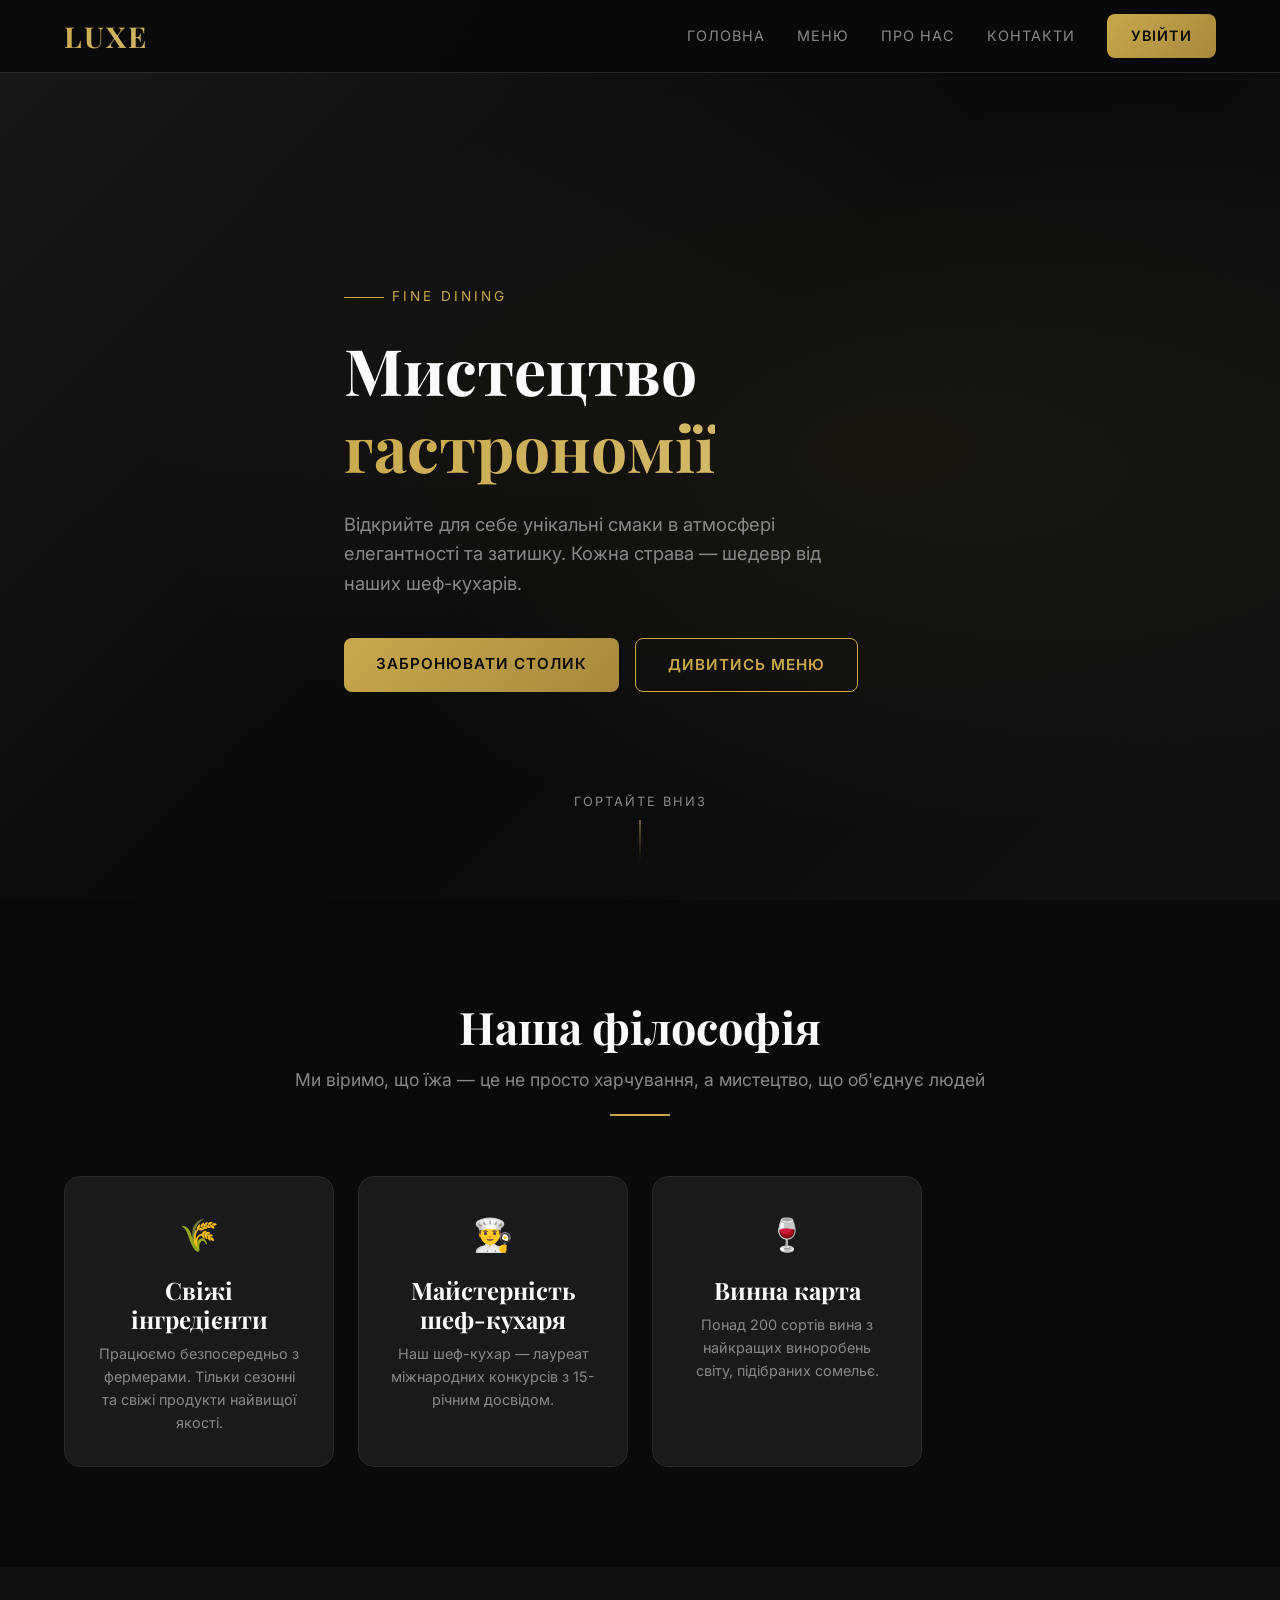
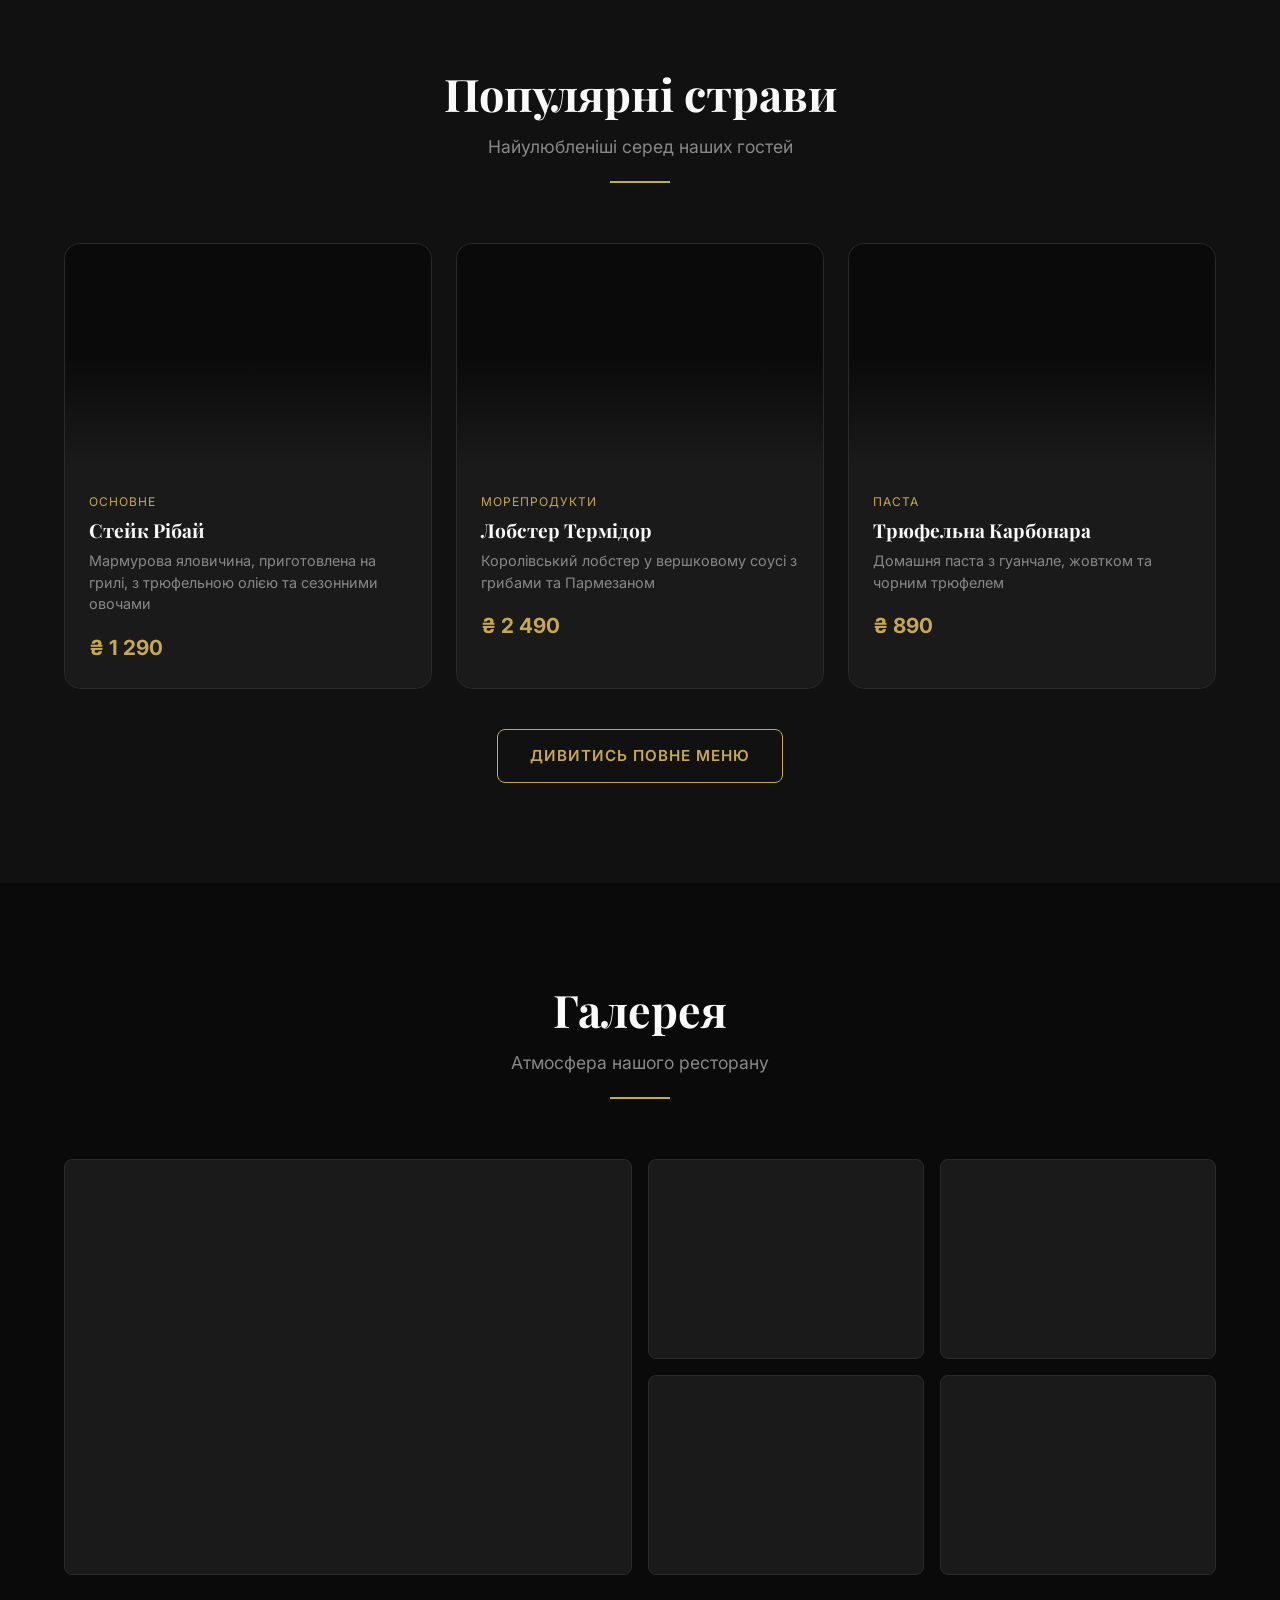
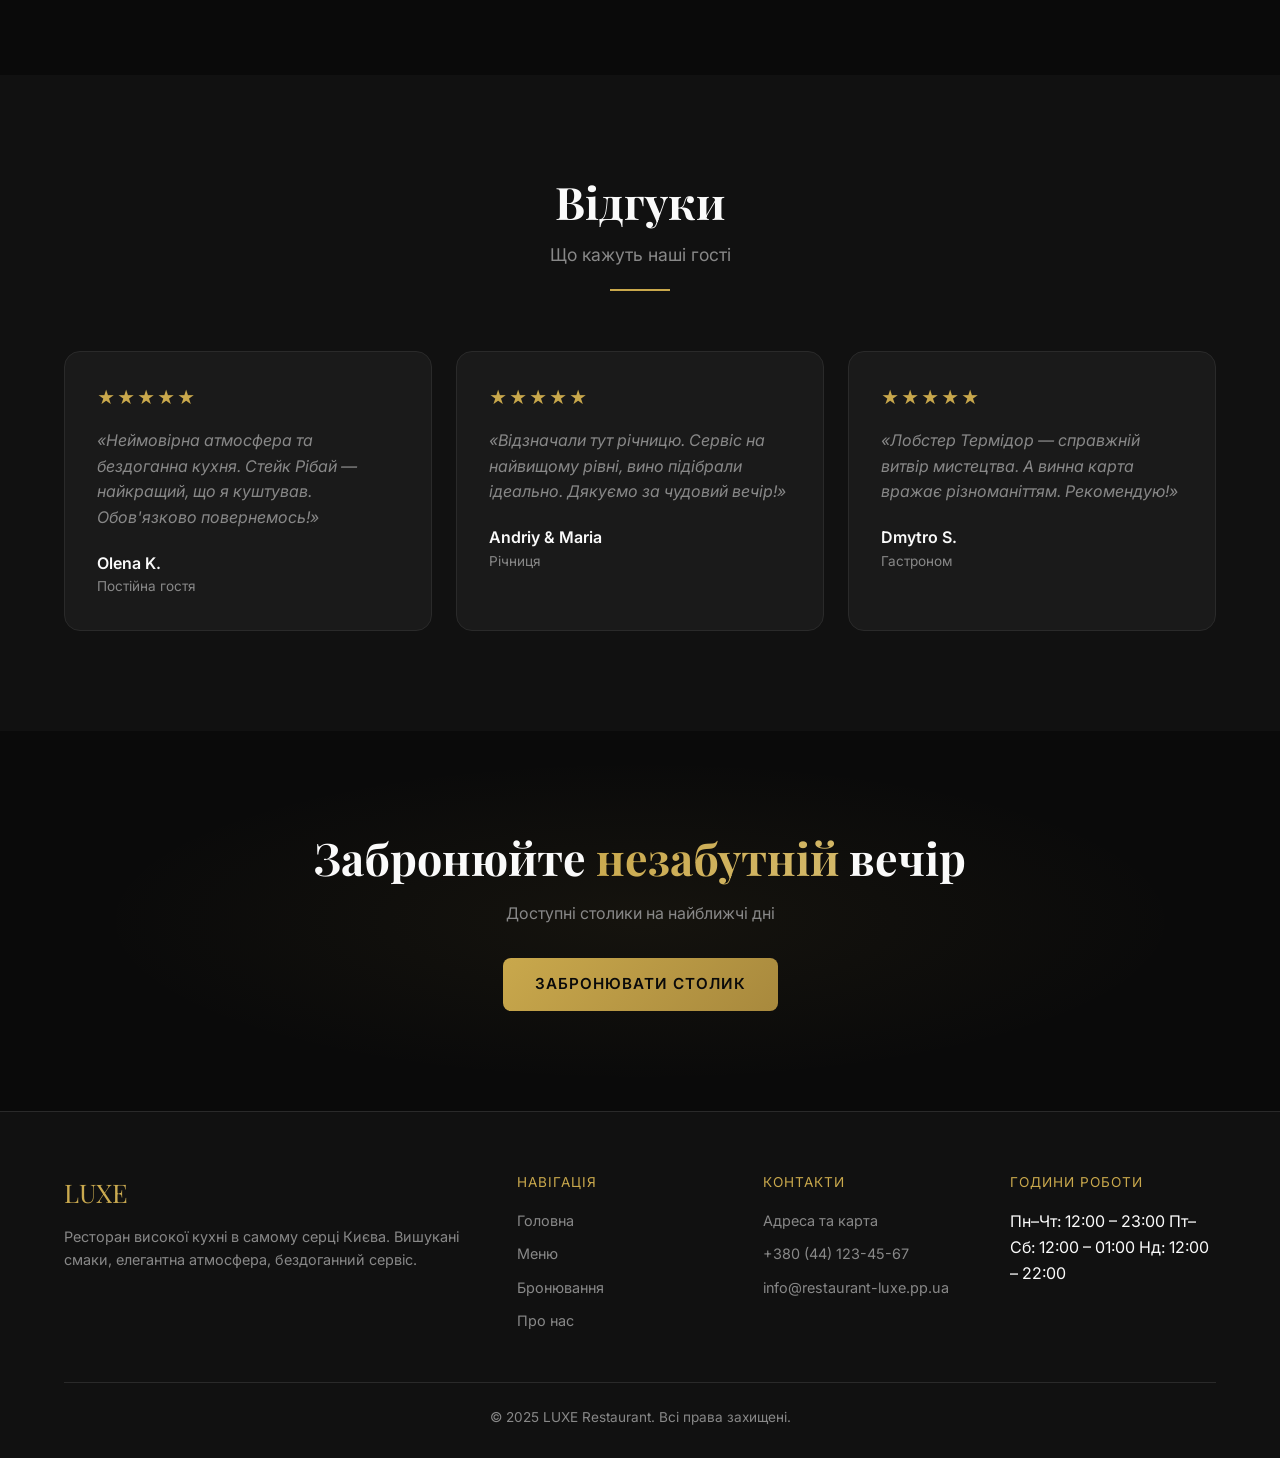
==== commit e53e5ec8: "feat: full Ukrainian translation and auth-gated booking - index, menu, about, contacts pages and JS " ====
--- a/index.html
+++ b/index.html
@@ -1,9 +1,9 @@
 <!DOCTYPE html>
-<html lang="ru">
+<html lang="uk">
 <head>
   <meta charset="UTF-8">
   <meta name="viewport" content="width=device-width, initial-scale=1.0">
-  <title>LUXE Restaurant — Fine Dining Experience</title>
+  <title>LUXE Restaurant — Висока кухня у Києві</title>
   <link rel="preconnect" href="https://fonts.googleapis.com">
   <link href="https://fonts.googleapis.com/css2?family=Playfair+Display:wght@400;700&family=Inter:wght@400;500;600&display=swap" rel="stylesheet">
   <link rel="stylesheet" href="css/style.css">
@@ -14,11 +14,11 @@
   <div class="header__inner">
     <a href="index.html" class="header__logo gold-gradient">LUXE</a>
     <nav class="header__nav">
-      <a href="index.html">Главная</a>
+      <a href="index.html">Головна</a>
       <a href="menu.html">Меню</a>
-      <a href="about.html">О нас</a>
-      <a href="contacts.html">Контакты</a>
-      <a href="auth.html" class="header__cta">Войти</a>
+      <a href="about.html">Про нас</a>
+      <a href="contacts.html">Контакти</a>
+      <a href="auth.html" class="header__cta">Увійти</a>
     </nav>
     <button class="burger" id="burger" aria-label="Меню">
       <span></span><span></span><span></span>
@@ -27,50 +27,50 @@
 </header>
 
 <nav class="mobile-nav" id="mobileNav">
-  <a href="index.html">Главная</a>
+  <a href="index.html">Головна</a>
   <a href="menu.html">Меню</a>
-  <a href="about.html">О нас</a>
-  <a href="contacts.html">Контакты</a>
-  <a href="booking.html">Бронирование</a>
-  <a href="auth.html">Войти</a>
+  <a href="about.html">Про нас</a>
+  <a href="contacts.html">Контакти</a>
+  <a href="booking.html">Бронювання</a>
+  <a href="auth.html">Увійти</a>
 </nav>
 
 <section class="hero">
   <div class="hero__bg"></div>
   <div class="container hero__content">
     <span class="hero__label">Fine Dining</span>
-    <h1 class="hero__title">Искусство <span class="gold-gradient">гастрономии</span></h1>
-    <p class="hero__subtitle">Откройте для себя уникальные вкусы в атмосфере элегантности и уюта. Каждое блюдо — шедевр от наших шеф-поваров.</p>
+    <h1 class="hero__title">Мистецтво <span class="gold-gradient">гастрономії</span></h1>
+    <p class="hero__subtitle">Відкрийте для себе унікальні смаки в атмосфері елегантності та затишку. Кожна страва — шедевр від наших шеф-кухарів.</p>
     <div class="hero__buttons">
-      <a href="booking.html" class="btn btn--primary">Забронировать столик</a>
-      <a href="menu.html" class="btn btn--outline">Смотреть меню</a>
-    </div>
-  </div>
-  <div class="hero__scroll">Листайте вниз</div>
+      <a href="booking.html" class="btn btn--primary">Забронювати столик</a>
+      <a href="menu.html" class="btn btn--outline">Дивитись меню</a>
+    </div>
+  </div>
+  <div class="hero__scroll">Гортайте вниз</div>
 </section>
 
 <section class="section">
   <div class="container">
     <div class="section-header animate-on-scroll">
-      <h2>Наша философия</h2>
-      <p>Мы верим, что еда — это не просто питание, а искусство, объединяющее людей</p>
+      <h2>Наша філософія</h2>
+      <p>Ми віримо, що їжа — це не просто харчування, а мистецтво, що об'єднує людей</p>
       <div class="divider"></div>
     </div>
     <div class="values-grid">
       <div class="value-card animate-on-scroll">
         <div class="value-card__icon">🌾</div>
-        <h3>Свежие ингредиенты</h3>
-        <p>Работаем напрямую с фермерами. Только сезонные и свежие продукты высшего качества.</p>
+        <h3>Свіжі інгредієнти</h3>
+        <p>Працюємо безпосередньо з фермерами. Тільки сезонні та свіжі продукти найвищої якості.</p>
       </div>
       <div class="value-card animate-on-scroll">
         <div class="value-card__icon">👨‍🍳</div>
-        <h3>Мастерство шеф-повара</h3>
-        <p>Наш шеф-повар — лауреат международных конкурсов с 15-летним опытом.</p>
+        <h3>Майстерність шеф-кухаря</h3>
+        <p>Наш шеф-кухар — лауреат міжнародних конкурсів з 15-річним досвідом.</p>
       </div>
       <div class="value-card animate-on-scroll">
         <div class="value-card__icon">🍷</div>
-        <h3>Винная карта</h3>
-        <p>Более 200 сортов вина из лучших виноделий мира, подобранных Sommelier.</p>
+        <h3>Винна карта</h3>
+        <p>Понад 200 сортів вина з найкращих виноробень світу, підібраних сомельє.</p>
       </div>
     </div>
   </div>
@@ -79,26 +79,26 @@
 <section class="section section--alt">
   <div class="container">
     <div class="section-header animate-on-scroll">
-      <h2>Популярные блюда</h2>
-      <p>Самые любимые нашего гости</p>
+      <h2>Популярні страви</h2>
+      <p>Найулюбленіші серед наших гостей</p>
       <div class="divider"></div>
     </div>
     <div class="dishes-grid">
       <div class="card animate-on-scroll">
         <div class="card__image" style="background-image:url('https://images.unsplash.com/photo-1546964124-0cce460f38ef?w=800&q=80&auto=format&fit=crop')"></div>
         <div class="card__body">
-          <span class="card__tag">Основное</span>
-          <h3 class="card__title">Стейк Рибай</h3>
-          <p class="card__desc">Мраморная говядина, приготовленная на гриле, с трюфельным маслом и сезонными овощами</p>
+          <span class="card__tag">Основне</span>
+          <h3 class="card__title">Стейк Рібай</h3>
+          <p class="card__desc">Мармурова яловичина, приготовлена на грилі, з трюфельною олією та сезонними овочами</p>
           <span class="card__price">₴ 1 290</span>
         </div>
       </div>
       <div class="card animate-on-scroll">
         <div class="card__image" style="background-image:url('https://images.unsplash.com/photo-1559827260-dc66d52bef19?w=800&q=80&auto=format&fit=crop')"></div>
         <div class="card__body">
-          <span class="card__tag">Морепродукты</span>
-          <h3 class="card__title">Лобстер Термидор</h3>
-          <p class="card__desc">Королевский лобстер в сливочном соусе с грибами и Пармезаном</p>
+          <span class="card__tag">Морепродукти</span>
+          <h3 class="card__title">Лобстер Термідор</h3>
+          <p class="card__desc">Королівський лобстер у вершковому соусі з грибами та Пармезаном</p>
           <span class="card__price">₴ 2 490</span>
         </div>
       </div>
@@ -106,14 +106,14 @@
         <div class="card__image" style="background-image:url('https://images.unsplash.com/photo-1612874742237-6526221588e3?w=800&q=80&auto=format&fit=crop')"></div>
         <div class="card__body">
           <span class="card__tag">Паста</span>
-          <h3 class="card__title">Трюфельное Карбонара</h3>
-          <p class="card__desc">Домашняя паста с гуанчале, яичным желтком и чёрным трюфелем</p>
+          <h3 class="card__title">Трюфельна Карбонара</h3>
+          <p class="card__desc">Домашня паста з гуанчале, жовтком та чорним трюфелем</p>
           <span class="card__price">₴ 890</span>
         </div>
       </div>
     </div>
     <div style="text-align:center; margin-top:40px;">
-      <a href="menu.html" class="btn btn--outline">Смотреть полное меню</a>
+      <a href="menu.html" class="btn btn--outline">Дивитись повне меню</a>
     </div>
   </div>
 </section>
@@ -122,7 +122,7 @@
   <div class="container">
     <div class="section-header animate-on-scroll">
       <h2>Галерея</h2>
-      <p>Атмосфера нашего ресторана</p>
+      <p>Атмосфера нашого ресторану</p>
       <div class="divider"></div>
     </div>
     <div class="gallery animate-on-scroll">
@@ -138,26 +138,26 @@
 <section class="section section--alt">
   <div class="container">
     <div class="section-header animate-on-scroll">
-      <h2>Отзывы</h2>
-      <p>Что говорят наши гости</p>
+      <h2>Відгуки</h2>
+      <p>Що кажуть наші гості</p>
       <div class="divider"></div>
     </div>
     <div class="reviews">
       <div class="review-card animate-on-scroll">
         <div class="review-card__stars">★★★★★</div>
-        <p class="review-card__text">«Невероятная атмосфера и безупречная кухня. Стейк Рибай — лучший, что я пробовал. Обязательно вернёмся!»</p>
-        <div class="review-card__author">Оlena K.</div>
-        <div class="review-card__role">Регулярный гость</div>
+        <p class="review-card__text">«Неймовірна атмосфера та бездоганна кухня. Стейк Рібай — найкращий, що я куштував. Обов'язково повернемось!»</p>
+        <div class="review-card__author">Olena K.</div>
+        <div class="review-card__role">Постійна гостя</div>
       </div>
       <div class="review-card animate-on-scroll">
         <div class="review-card__stars">★★★★★</div>
-        <p class="review-card__text">«Отмечали здесь годовщину. Сервис на высшем уровне, вино подобрали идеально. Спасибо за прекрасный вечер!»</p>
+        <p class="review-card__text">«Відзначали тут річницю. Сервіс на найвищому рівні, вино підібрали ідеально. Дякуємо за чудовий вечір!»</p>
         <div class="review-card__author">Andriy & Maria</div>
-        <div class="review-card__role">Юбилей</div>
+        <div class="review-card__role">Річниця</div>
       </div>
       <div class="review-card animate-on-scroll">
         <div class="review-card__stars">★★★★★</div>
-        <p class="review-card__text">«Лобстер Термидор — произведение искусства. А винная карта поражает разнообразием. Рекомендую!»</p>
+        <p class="review-card__text">«Лобстер Термідор — справжній витвір мистецтва. А винна карта вражає різноманіттям. Рекомендую!»</p>
         <div class="review-card__author">Dmytro S.</div>
         <div class="review-card__role">Гастроном</div>
       </div>
@@ -167,9 +167,9 @@
 
 <section class="cta">
   <div class="container">
-    <h2 class="animate-on-scroll">Забронируйте <span class="gold-gradient">незабываемый</span> вечер</h2>
-    <p class="animate-on-scroll">Доступные столики на ближайшие дни</p>
-    <a href="booking.html" class="btn btn--primary animate-on-scroll">Забронировать столик</a>
+    <h2 class="animate-on-scroll">Забронюйте <span class="gold-gradient">незабутній</span> вечір</h2>
+    <p class="animate-on-scroll">Доступні столики на найближчі дні</p>
+    <a href="booking.html" class="btn btn--primary animate-on-scroll">Забронювати столик</a>
   </div>
 </section>
 
@@ -178,36 +178,36 @@
     <div class="footer__grid">
       <div>
         <div class="footer__logo gold-gradient">LUXE</div>
-        <p class="footer__desc">Ресторан высокой кухни в самом сердце Киева. Изысканные вкусы, элегантная атмосфера, безупречный сервис.</p>
-      </div>
-      <div>
-        <div class="footer__heading">Навигация</div>
+        <p class="footer__desc">Ресторан високої кухні в самому серці Києва. Вишукані смаки, елегантна атмосфера, бездоганний сервіс.</p>
+      </div>
+      <div>
+        <div class="footer__heading">Навігація</div>
         <div class="footer__links">
-          <a href="index.html">Главная</a>
+          <a href="index.html">Головна</a>
           <a href="menu.html">Меню</a>
-          <a href="booking.html">Бронирование</a>
-          <a href="about.html">О нас</a>
-        </div>
-      </div>
-      <div>
-        <div class="footer__heading">Контакты</div>
+          <a href="booking.html">Бронювання</a>
+          <a href="about.html">Про нас</a>
+        </div>
+      </div>
+      <div>
+        <div class="footer__heading">Контакти</div>
         <div class="footer__links">
-          <a href="contacts.html">Адрес и карта</a>
+          <a href="contacts.html">Адреса та карта</a>
           <a href="tel:+380441234567">+380 (44) 123-45-67</a>
           <a href="mailto:info@restaurant-luxe.pp.ua">info@restaurant-luxe.pp.ua</a>
         </div>
       </div>
       <div>
-        <div class="footer__heading">Часы работы</div>
+        <div class="footer__heading">Години роботи</div>
         <div class="footer__links">
           <span>Пн–Чт: 12:00 – 23:00</span>
           <span>Пт–Сб: 12:00 – 01:00</span>
-          <span>Вс: 12:00 – 22:00</span>
+          <span>Нд: 12:00 – 22:00</span>
         </div>
       </div>
     </div>
     <div class="footer__bottom">
-      © 2025 LUXE Restaurant. Все права защищены.
+      © 2025 LUXE Restaurant. Всі права захищені.
     </div>
   </div>
 </footer>
--- a/css/style.css
+++ b/css/style.css
@@ -22,6 +22,10 @@
 }
 
 /* ---- Reset & Base ---- */
+[hidden] {
+  display: none !important;
+}
+
 *, *::before, *::after { box-sizing: border-box; margin: 0; padding: 0; }
 
 html { scroll-behavior: smooth; font-size: 16px; }
@@ -226,6 +230,16 @@
   color: var(--color-bg);
 }
 
+.btn--danger {
+  background: linear-gradient(135deg, #e05252, #c62828);
+  color: #ffffff;
+}
+
+.btn--danger:hover {
+  transform: translateY(-2px);
+  box-shadow: 0 8px 30px rgba(229, 83, 83, 0.3);
+}
+
 /* ---- Hero ---- */
 .hero {
   min-height: 100vh;
@@ -1102,6 +1116,408 @@
   vertical-align: middle;
 }
 
+.admin-avatar--fallback {
+  display: inline-block;
+  background: linear-gradient(135deg, var(--color-gold), var(--color-gold-dark));
+  color: var(--color-bg);
+  font-weight: 700;
+  text-align: center;
+  line-height: 36px;
+}
+
+.admin-confirm__icon {
+  font-size: 2.6rem;
+  margin-bottom: 12px;
+}
+
+.user-delete-btn {
+  white-space: nowrap;
+}
+
+.user-delete-btn:hover {
+  background: rgba(244, 67, 54, 0.15);
+  border-color: rgba(244, 67, 54, 0.5);
+}
+
+/* ---- Admin Stats Grid ---- */
+.admin-stats-grid {
+  display: grid;
+  grid-template-columns: repeat(4, 1fr);
+  gap: 16px;
+  margin-bottom: 32px;
+}
+
+.admin-stat-card {
+  background: var(--color-bg-card);
+  border: 1px solid var(--color-border);
+  border-radius: var(--radius-lg);
+  padding: 20px;
+  text-align: center;
+  transition: var(--transition);
+}
+
+.admin-stat-card:hover {
+  border-color: rgba(201, 168, 76, 0.4);
+  transform: translateY(-2px);
+}
+
+.admin-stat-card__icon {
+  font-size: 1.8rem;
+  margin-bottom: 8px;
+}
+
+.admin-stat-card__val {
+  font-family: var(--font-heading);
+  font-size: 1.8rem;
+  font-weight: 700;
+  color: var(--color-gold);
+  margin-bottom: 4px;
+}
+
+.admin-stat-card__label {
+  font-size: 0.8rem;
+  color: var(--color-text-muted);
+  text-transform: uppercase;
+  letter-spacing: 0.5px;
+}
+
+/* ---- Admin Tabs ---- */
+.admin-tabs {
+  display: flex;
+  gap: 8px;
+  margin-bottom: 24px;
+  border-bottom: 1px solid var(--color-border);
+  padding-bottom: 12px;
+  overflow-x: auto;
+}
+
+.admin-tab-btn {
+  background: transparent;
+  border: 1px solid transparent;
+  color: var(--color-text-muted);
+  padding: 10px 20px;
+  border-radius: 50px;
+  font-size: 0.9rem;
+  font-family: var(--font-body);
+  font-weight: 500;
+  cursor: pointer;
+  white-space: nowrap;
+  transition: var(--transition);
+}
+
+.admin-tab-btn:hover {
+  color: var(--color-text);
+  background: rgba(255, 255, 255, 0.04);
+}
+
+.admin-tab-btn--active {
+  background: rgba(201, 168, 76, 0.15);
+  color: var(--color-gold);
+  border-color: rgba(201, 168, 76, 0.4);
+  font-weight: 600;
+}
+
+/* ---- Admin Toolbar ---- */
+.admin-toolbar {
+  display: flex;
+  justify-content: space-between;
+  align-items: center;
+  margin-bottom: 20px;
+  flex-wrap: wrap;
+  gap: 12px;
+}
+
+.admin-filter-group {
+  display: flex;
+  gap: 8px;
+  flex-wrap: wrap;
+}
+
+/* ---- Status Badges & Buttons ---- */
+.status-badge {
+  display: inline-flex;
+  align-items: center;
+  gap: 6px;
+  padding: 4px 10px;
+  border-radius: 50px;
+  font-size: 0.75rem;
+  font-weight: 600;
+  text-transform: uppercase;
+}
+
+.status-badge--pending {
+  background: rgba(255, 193, 7, 0.15);
+  color: #ffca28;
+  border: 1px solid rgba(255, 193, 7, 0.3);
+}
+
+.status-badge--confirmed {
+  background: rgba(76, 175, 80, 0.15);
+  color: #81c784;
+  border: 1px solid rgba(76, 175, 80, 0.3);
+}
+
+.status-badge--completed {
+  background: rgba(33, 150, 243, 0.15);
+  color: #64b5f6;
+  border: 1px solid rgba(33, 150, 243, 0.3);
+}
+
+.status-badge--cancelled {
+  background: rgba(244, 67, 54, 0.15);
+  color: #e57373;
+  border: 1px solid rgba(244, 67, 54, 0.3);
+}
+
+.tg-verified-tag {
+  display: inline-flex;
+  align-items: center;
+  gap: 4px;
+  background: rgba(34, 158, 217, 0.15);
+  color: #4fc3f7;
+  border: 1px solid rgba(34, 158, 217, 0.3);
+  padding: 2px 8px;
+  border-radius: 4px;
+  font-size: 0.75rem;
+  margin-top: 4px;
+}
+
+.admin-actions {
+  display: flex;
+  gap: 6px;
+  flex-wrap: wrap;
+}
+
+.act-btn {
+  background: transparent;
+  border: 1px solid var(--color-border);
+  color: var(--color-text);
+  padding: 4px 10px;
+  border-radius: 6px;
+  font-size: 0.75rem;
+  cursor: pointer;
+  transition: var(--transition);
+}
+
+.act-btn:hover {
+  background: rgba(255, 255, 255, 0.08);
+}
+
+.act-btn--confirm {
+  border-color: rgba(76, 175, 80, 0.5);
+  color: #81c784;
+}
+.act-btn--confirm:hover {
+  background: rgba(76, 175, 80, 0.2);
+}
+
+.act-btn--cancel {
+  border-color: rgba(244, 67, 54, 0.5);
+  color: #e57373;
+}
+.act-btn--cancel:hover {
+  background: rgba(244, 67, 54, 0.2);
+}
+
+.act-btn--done {
+  border-color: rgba(33, 150, 243, 0.5);
+  color: #64b5f6;
+}
+
+.act-btn--delete {
+  border-color: rgba(244, 67, 54, 0.3);
+  color: #e57373;
+}
+
+/* ---- Tables Grid ---- */
+.admin-tables-grid {
+  display: grid;
+  grid-template-columns: repeat(auto-fill, minmax(220px, 1fr));
+  gap: 16px;
+}
+
+.table-card {
+  background: var(--color-bg-card);
+  border: 1px solid var(--color-border);
+  border-radius: var(--radius);
+  padding: 16px;
+  text-align: center;
+  position: relative;
+  transition: var(--transition);
+}
+
+.table-card--free {
+  border-color: rgba(76, 175, 80, 0.4);
+}
+
+.table-card--occupied {
+  border-color: rgba(244, 67, 54, 0.4);
+  background: rgba(244, 67, 54, 0.03);
+}
+
+.table-card--reserved {
+  border-color: rgba(255, 193, 7, 0.4);
+  background: rgba(255, 193, 7, 0.03);
+}
+
+.table-card__num {
+  font-family: var(--font-heading);
+  font-size: 1.6rem;
+  font-weight: 700;
+  color: var(--color-gold);
+}
+
+.table-card__hall {
+  font-size: 0.8rem;
+  color: var(--color-text-muted);
+  margin-bottom: 8px;
+}
+
+.table-card__cap {
+  font-size: 0.85rem;
+  margin-bottom: 12px;
+}
+
+.table-card__status-btn {
+  width: 100%;
+  padding: 8px;
+  border-radius: 6px;
+  font-size: 0.8rem;
+  font-weight: 600;
+  cursor: pointer;
+  border: 1px solid;
+  transition: var(--transition);
+}
+
+.table-card__status-btn--free {
+  background: rgba(76, 175, 80, 0.15);
+  border-color: rgba(76, 175, 80, 0.4);
+  color: #81c784;
+}
+
+.table-card__status-btn--occupied {
+  background: rgba(244, 67, 54, 0.15);
+  border-color: rgba(244, 67, 54, 0.4);
+  color: #e57373;
+}
+
+.table-card__status-btn--reserved {
+  background: rgba(255, 193, 7, 0.15);
+  border-color: rgba(255, 193, 7, 0.4);
+  color: #ffca28;
+}
+
+/* ---- Stop List Grid ---- */
+.admin-stoplist-grid {
+  display: grid;
+  grid-template-columns: repeat(auto-fill, minmax(300px, 1fr));
+  gap: 16px;
+}
+
+.stoplist-card {
+  background: var(--color-bg-card);
+  border: 1px solid var(--color-border);
+  border-radius: var(--radius);
+  padding: 16px 20px;
+  display: flex;
+  justify-content: space-between;
+  align-items: center;
+  transition: var(--transition);
+}
+
+.stoplist-card--stopped {
+  border-color: rgba(244, 67, 54, 0.4);
+  opacity: 0.7;
+}
+
+.stoplist-card__title {
+  font-weight: 600;
+  font-size: 0.95rem;
+  margin-bottom: 4px;
+}
+
+.stoplist-card__cat {
+  font-size: 0.75rem;
+  color: var(--color-gold);
+  text-transform: uppercase;
+}
+
+/* Toggle Switch */
+.switch {
+  position: relative;
+  display: inline-block;
+  width: 48px;
+  height: 26px;
+}
+
+.switch input { opacity: 0; width: 0; height: 0; }
+
+.slider {
+  position: absolute;
+  cursor: pointer;
+  top: 0; left: 0; right: 0; bottom: 0;
+  background-color: #333;
+  transition: .3s;
+  border-radius: 34px;
+  border: 1px solid var(--color-border);
+}
+
+.slider:before {
+  position: absolute;
+  content: "";
+  height: 18px;
+  width: 18px;
+  left: 3px;
+  bottom: 3px;
+  background-color: white;
+  transition: .3s;
+  border-radius: 50%;
+}
+
+input:checked + .slider {
+  background-color: #4CAF50;
+  border-color: #4CAF50;
+}
+
+input:checked + .slider:before {
+  transform: translateX(22px);
+}
+
+/* ---- Modal ---- */
+.modal {
+  position: fixed;
+  top: 0;
+  left: 0;
+  right: 0;
+  bottom: 0;
+  z-index: 1000;
+  display: flex;
+  align-items: center;
+  justify-content: center;
+  padding: 20px;
+}
+
+.modal__backdrop {
+  position: absolute;
+  top: 0; left: 0; right: 0; bottom: 0;
+  background: rgba(0, 0, 0, 0.75);
+  backdrop-filter: blur(4px);
+}
+
+.modal__card {
+  position: relative;
+  z-index: 2;
+  width: 100%;
+  max-width: 460px;
+  background: var(--color-bg-card);
+  border: 1px solid var(--color-border);
+  box-shadow: 0 20px 40px rgba(0, 0, 0, 0.6);
+}
+
+@media (max-width: 900px) {
+  .admin-stats-grid { grid-template-columns: repeat(2, 1fr); }
+}
+
 /* ---- Success State ---- */
 .success-state {
   text-align: center;
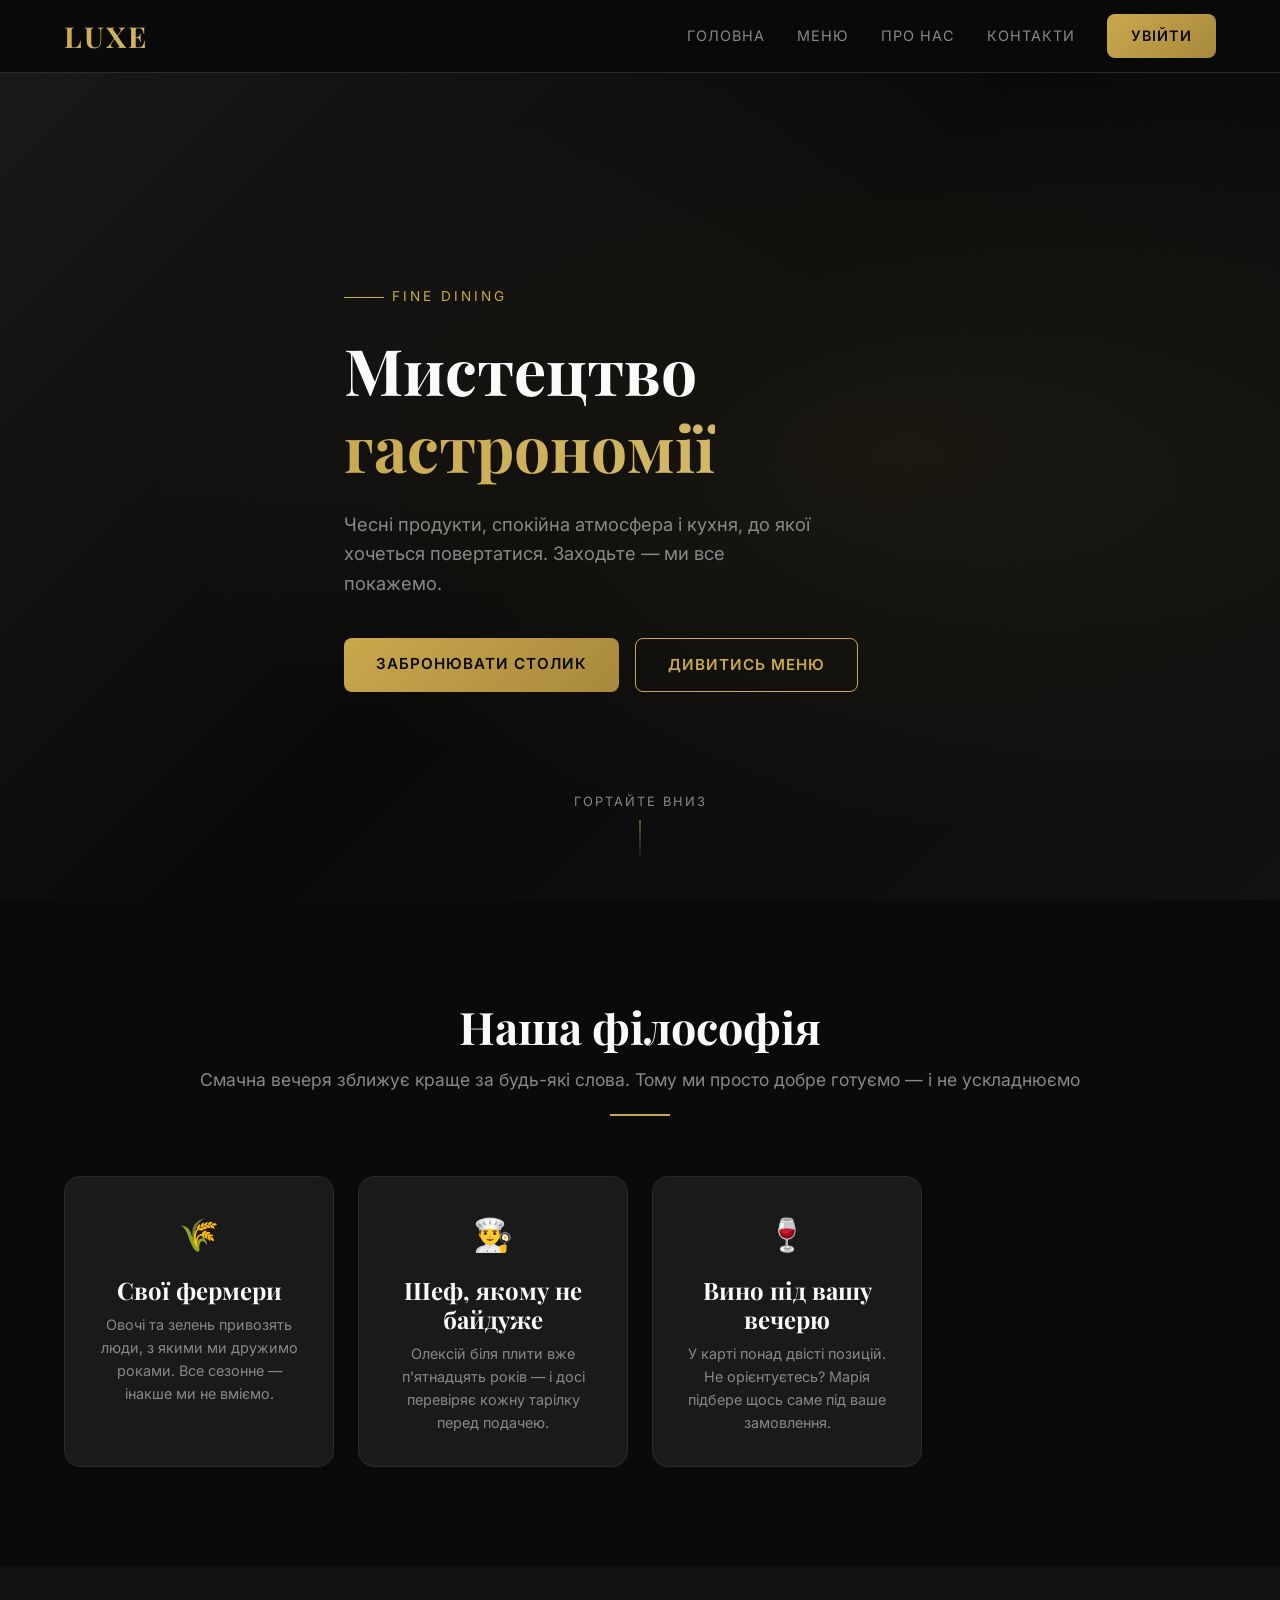
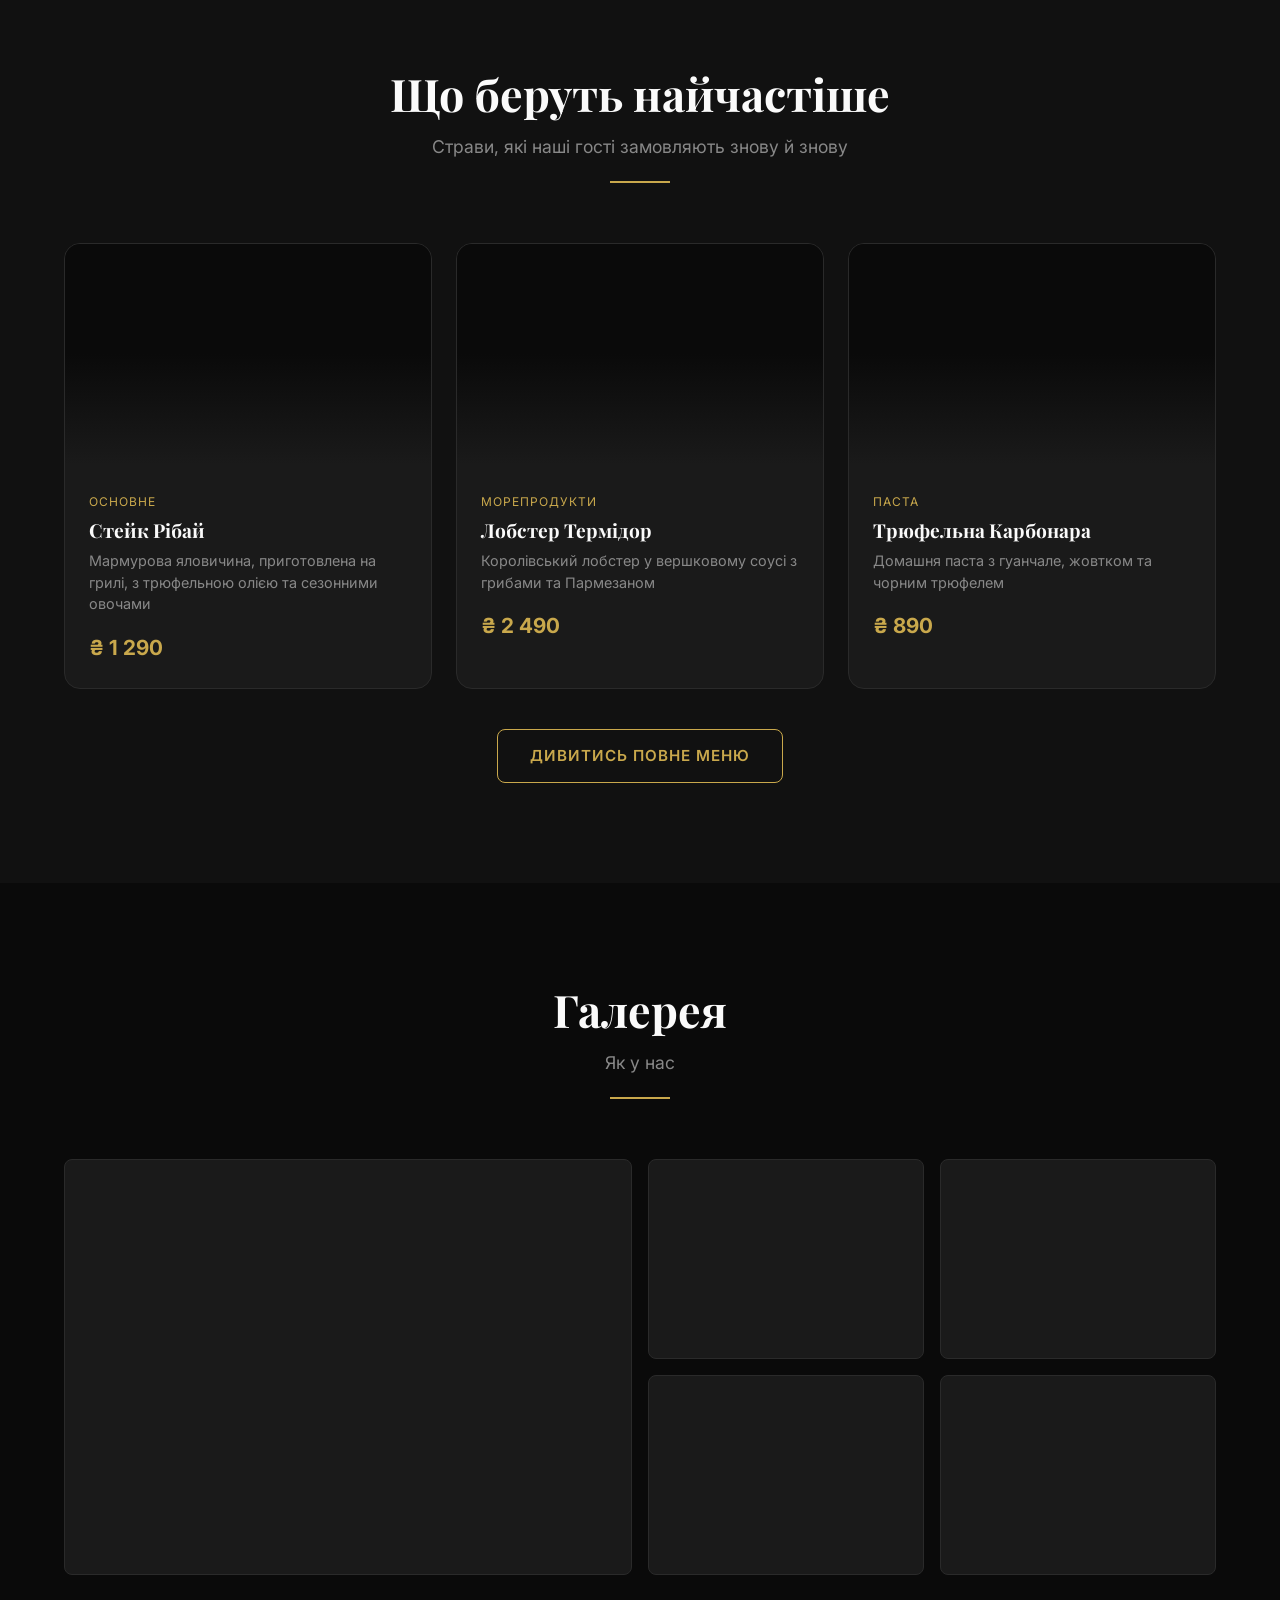
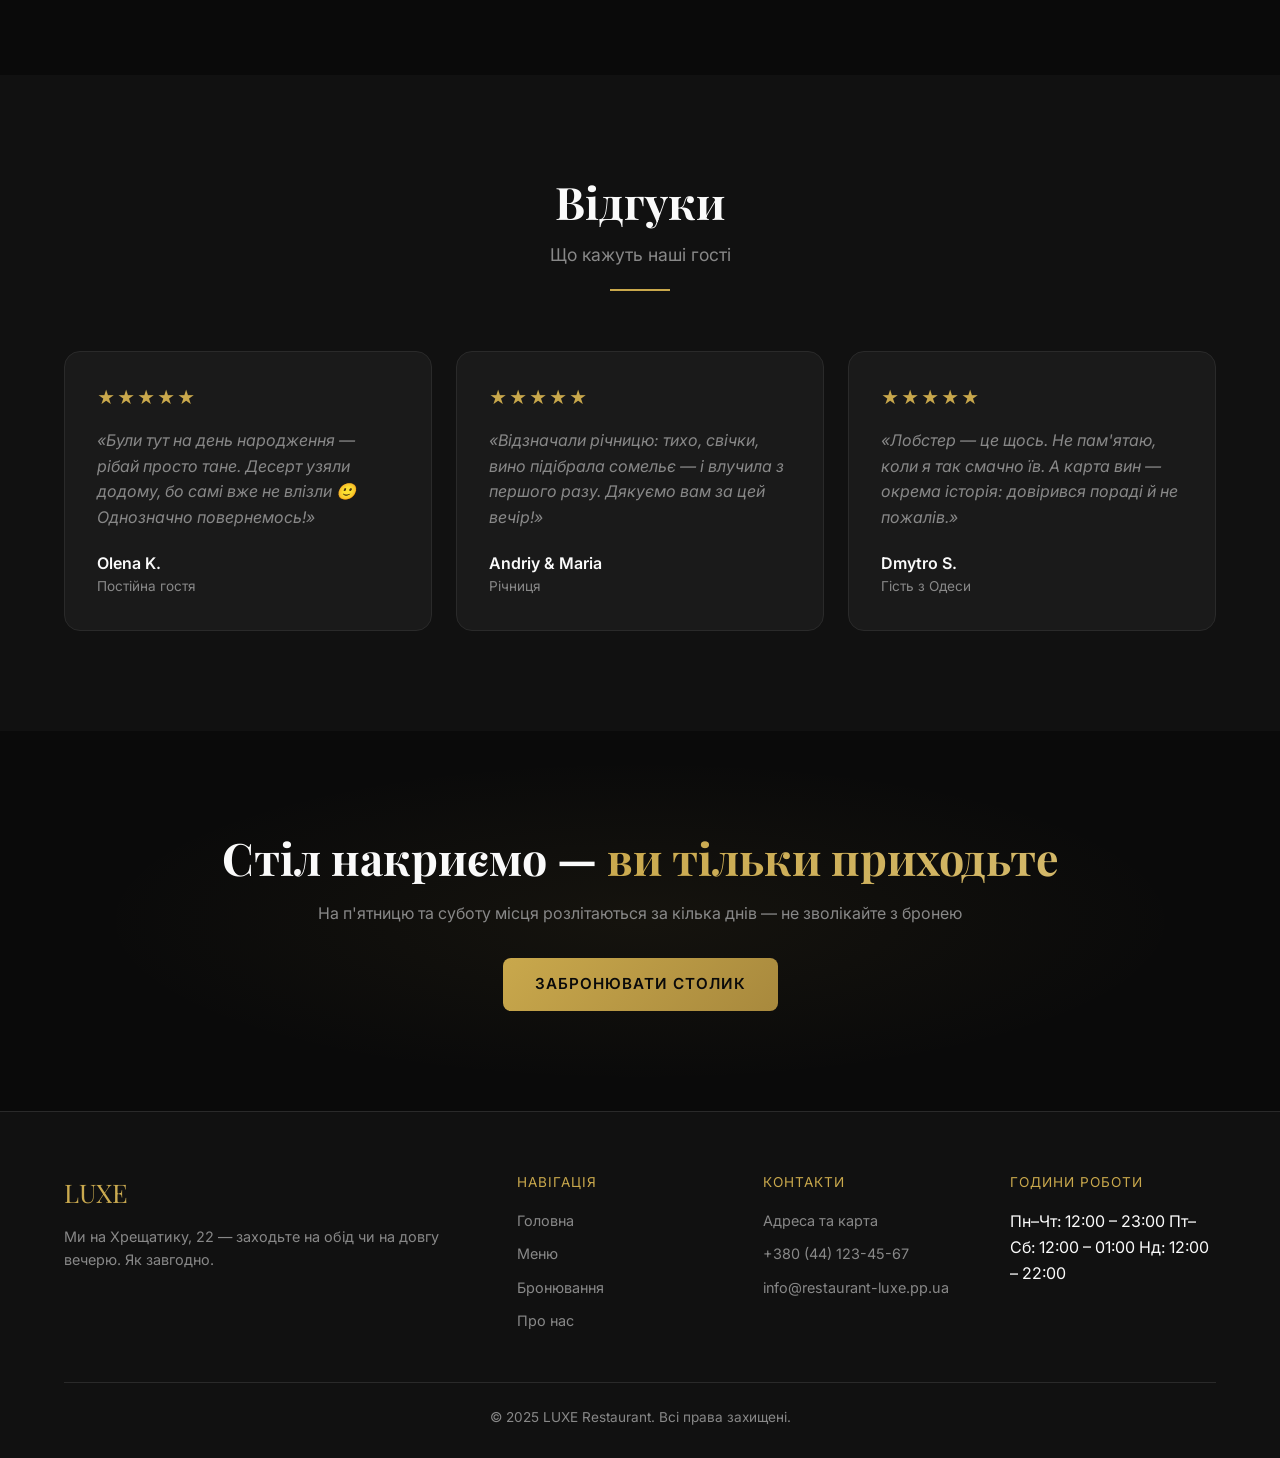
==== commit fb8d77c6: "feat: rewrite site copy in a natural human voice Tighter, warmer texts across all pages: hero, philo" ====
--- a/index.html
+++ b/index.html
@@ -6,7 +6,7 @@
   <title>LUXE Restaurant — Висока кухня у Києві</title>
   <link rel="preconnect" href="https://fonts.googleapis.com">
   <link href="https://fonts.googleapis.com/css2?family=Playfair+Display:wght@400;700&family=Inter:wght@400;500;600&display=swap" rel="stylesheet">
-  <link rel="stylesheet" href="css/style.css">
+  <link rel="stylesheet" href="css/style.css?v=20260826">
 </head>
 <body>
 
@@ -40,7 +40,7 @@
   <div class="container hero__content">
     <span class="hero__label">Fine Dining</span>
     <h1 class="hero__title">Мистецтво <span class="gold-gradient">гастрономії</span></h1>
-    <p class="hero__subtitle">Відкрийте для себе унікальні смаки в атмосфері елегантності та затишку. Кожна страва — шедевр від наших шеф-кухарів.</p>
+    <p class="hero__subtitle">Чесні продукти, спокійна атмосфера і кухня, до якої хочеться повертатися. Заходьте — ми все покажемо.</p>
     <div class="hero__buttons">
       <a href="booking.html" class="btn btn--primary">Забронювати столик</a>
       <a href="menu.html" class="btn btn--outline">Дивитись меню</a>
@@ -53,24 +53,24 @@
   <div class="container">
     <div class="section-header animate-on-scroll">
       <h2>Наша філософія</h2>
-      <p>Ми віримо, що їжа — це не просто харчування, а мистецтво, що об'єднує людей</p>
+      <p>Смачна вечеря зближує краще за будь-які слова. Тому ми просто добре готуємо — і не ускладнюємо</p>
       <div class="divider"></div>
     </div>
     <div class="values-grid">
       <div class="value-card animate-on-scroll">
         <div class="value-card__icon">🌾</div>
-        <h3>Свіжі інгредієнти</h3>
-        <p>Працюємо безпосередньо з фермерами. Тільки сезонні та свіжі продукти найвищої якості.</p>
+        <h3>Свої фермери</h3>
+        <p>Овочі та зелень привозять люди, з якими ми дружимо роками. Все сезонне — інакше ми не вміємо.</p>
       </div>
       <div class="value-card animate-on-scroll">
         <div class="value-card__icon">👨‍🍳</div>
-        <h3>Майстерність шеф-кухаря</h3>
-        <p>Наш шеф-кухар — лауреат міжнародних конкурсів з 15-річним досвідом.</p>
+        <h3>Шеф, якому не байдуже</h3>
+        <p>Олексій біля плити вже п'ятнадцять років — і досі перевіряє кожну тарілку перед подачею.</p>
       </div>
       <div class="value-card animate-on-scroll">
         <div class="value-card__icon">🍷</div>
-        <h3>Винна карта</h3>
-        <p>Понад 200 сортів вина з найкращих виноробень світу, підібраних сомельє.</p>
+        <h3>Вино під вашу вечерю</h3>
+        <p>У карті понад двісті позицій. Не орієнтуєтесь? Марія підбере щось саме під ваше замовлення.</p>
       </div>
     </div>
   </div>
@@ -79,8 +79,8 @@
 <section class="section section--alt">
   <div class="container">
     <div class="section-header animate-on-scroll">
-      <h2>Популярні страви</h2>
-      <p>Найулюбленіші серед наших гостей</p>
+      <h2>Що беруть найчастіше</h2>
+      <p>Страви, які наші гості замовляють знову й знову</p>
       <div class="divider"></div>
     </div>
     <div class="dishes-grid">
@@ -122,7 +122,7 @@
   <div class="container">
     <div class="section-header animate-on-scroll">
       <h2>Галерея</h2>
-      <p>Атмосфера нашого ресторану</p>
+      <p>Як у нас</p>
       <div class="divider"></div>
     </div>
     <div class="gallery animate-on-scroll">
@@ -145,21 +145,21 @@
     <div class="reviews">
       <div class="review-card animate-on-scroll">
         <div class="review-card__stars">★★★★★</div>
-        <p class="review-card__text">«Неймовірна атмосфера та бездоганна кухня. Стейк Рібай — найкращий, що я куштував. Обов'язково повернемось!»</p>
+        <p class="review-card__text">«Були тут на день народження — рібай просто тане. Десерт узяли додому, бо самі вже не влізли 🙂 Однозначно повернемось!»</p>
         <div class="review-card__author">Olena K.</div>
         <div class="review-card__role">Постійна гостя</div>
       </div>
       <div class="review-card animate-on-scroll">
         <div class="review-card__stars">★★★★★</div>
-        <p class="review-card__text">«Відзначали тут річницю. Сервіс на найвищому рівні, вино підібрали ідеально. Дякуємо за чудовий вечір!»</p>
+        <p class="review-card__text">«Відзначали річницю: тихо, свічки, вино підібрала сомельє — і влучила з першого разу. Дякуємо вам за цей вечір!»</p>
         <div class="review-card__author">Andriy & Maria</div>
         <div class="review-card__role">Річниця</div>
       </div>
       <div class="review-card animate-on-scroll">
         <div class="review-card__stars">★★★★★</div>
-        <p class="review-card__text">«Лобстер Термідор — справжній витвір мистецтва. А винна карта вражає різноманіттям. Рекомендую!»</p>
+        <p class="review-card__text">«Лобстер — це щось. Не пам'ятаю, коли я так смачно їв. А карта вин — окрема історія: довірився пораді й не пожалів.»</p>
         <div class="review-card__author">Dmytro S.</div>
-        <div class="review-card__role">Гастроном</div>
+        <div class="review-card__role">Гість з Одеси</div>
       </div>
     </div>
   </div>
@@ -167,8 +167,8 @@
 
 <section class="cta">
   <div class="container">
-    <h2 class="animate-on-scroll">Забронюйте <span class="gold-gradient">незабутній</span> вечір</h2>
-    <p class="animate-on-scroll">Доступні столики на найближчі дні</p>
+    <h2 class="animate-on-scroll">Стіл накриємо — <span class="gold-gradient">ви тільки приходьте</span></h2>
+    <p class="animate-on-scroll">На п'ятницю та суботу місця розлітаються за кілька днів — не зволікайте з бронею</p>
     <a href="booking.html" class="btn btn--primary animate-on-scroll">Забронювати столик</a>
   </div>
 </section>
@@ -178,7 +178,7 @@
     <div class="footer__grid">
       <div>
         <div class="footer__logo gold-gradient">LUXE</div>
-        <p class="footer__desc">Ресторан високої кухні в самому серці Києва. Вишукані смаки, елегантна атмосфера, бездоганний сервіс.</p>
+        <p class="footer__desc">Ми на Хрещатику, 22 — заходьте на обід чи на довгу вечерю. Як завгодно.</p>
       </div>
       <div>
         <div class="footer__heading">Навігація</div>
@@ -212,6 +212,6 @@
   </div>
 </footer>
 
-<script src="js/script.js"></script>
+<script src="js/script.js?v=20260826"></script>
 </body>
 </html>
--- a/css/style.css
+++ b/css/style.css
@@ -1572,6 +1572,8 @@
   .header__nav { display: none; }
   .burger { display: flex; }
 
+  .hero__scroll { display: none; }
+
   .hero__content { padding-top: 40px; }
 
   .footer__grid { grid-template-columns: 1fr; }
